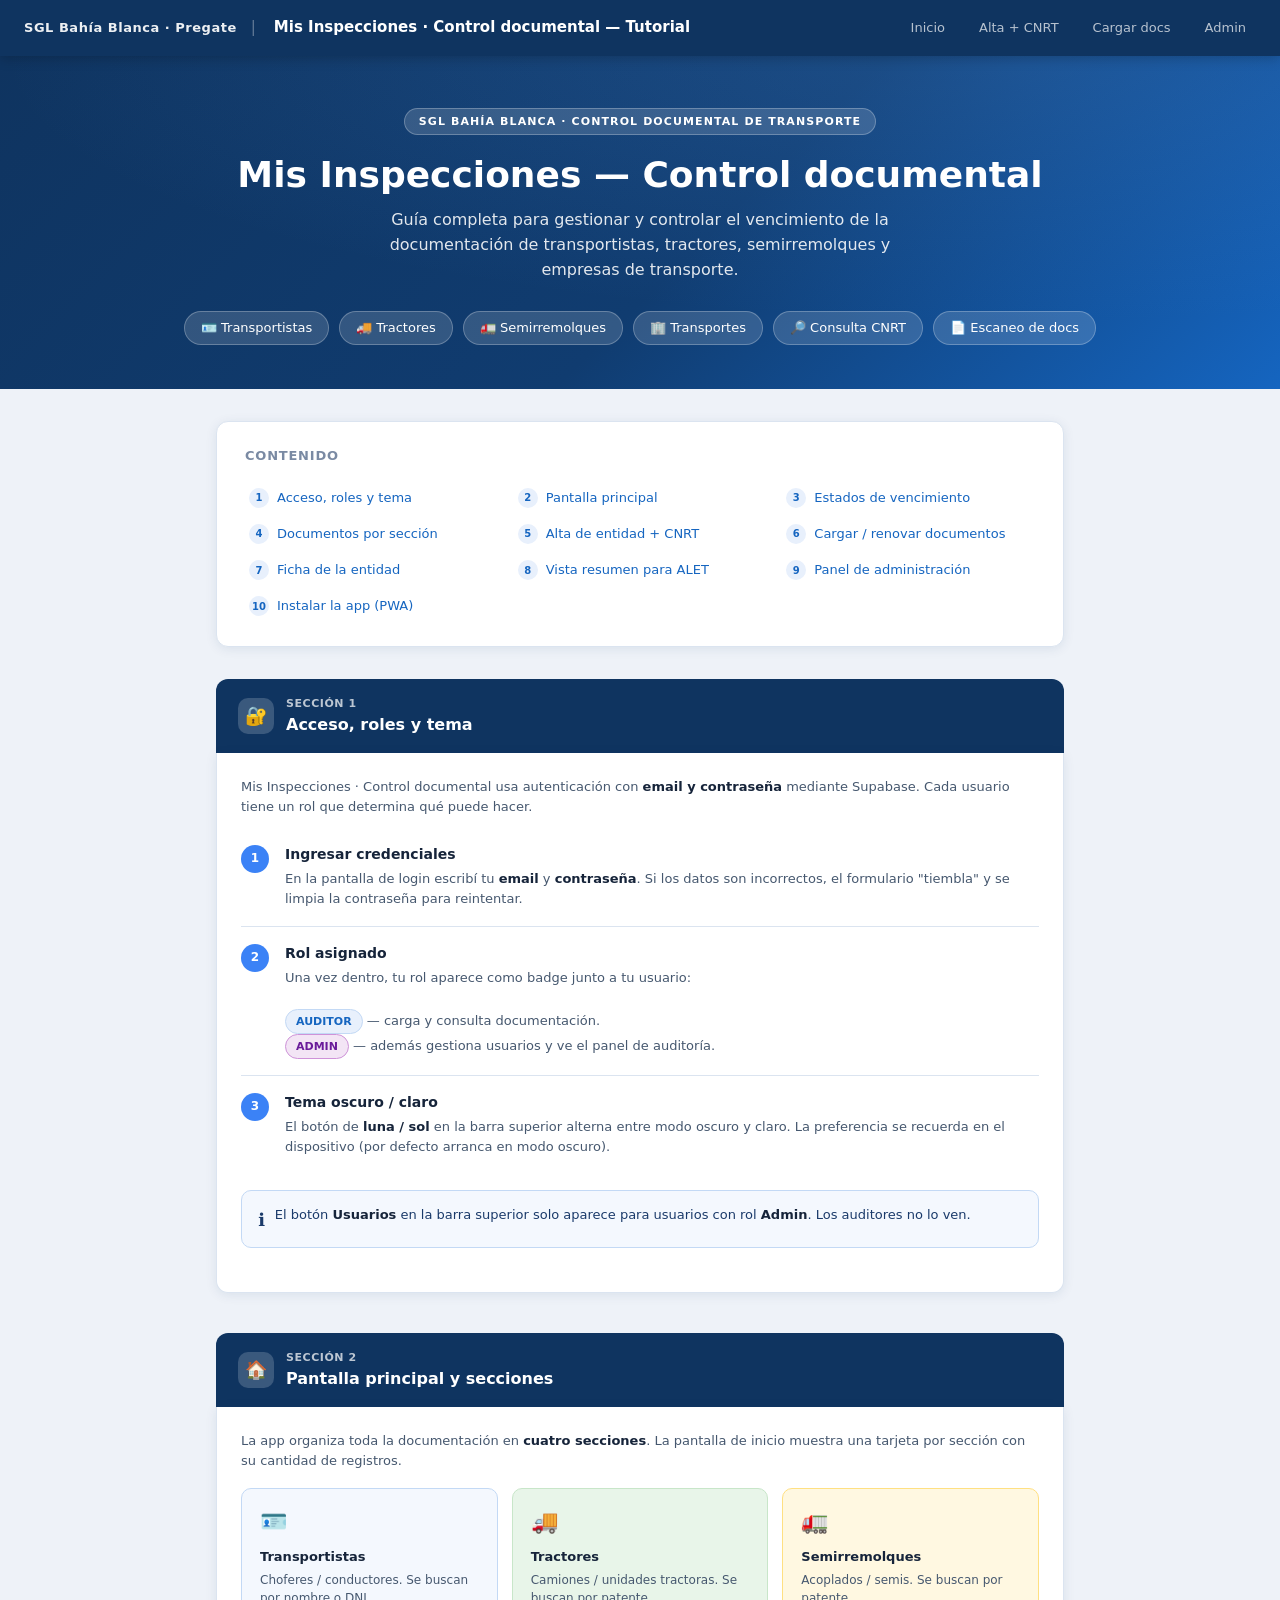
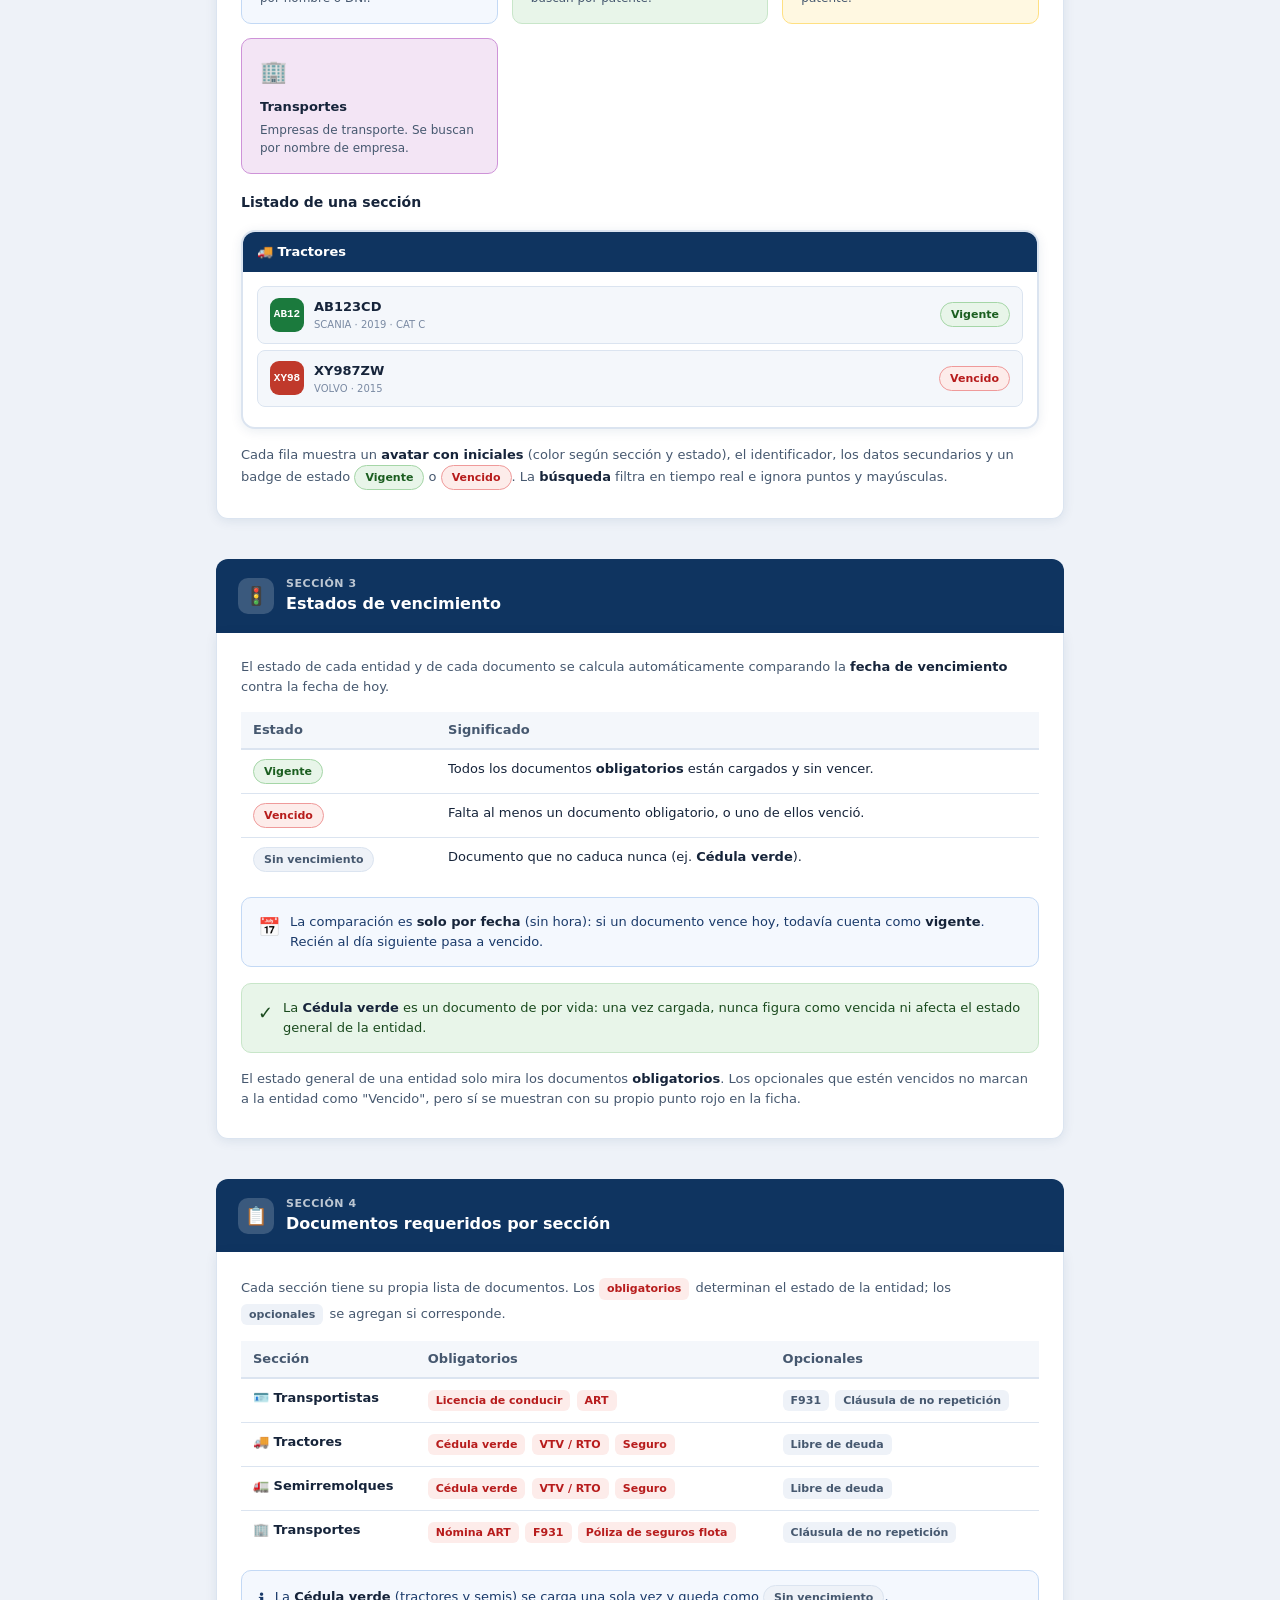
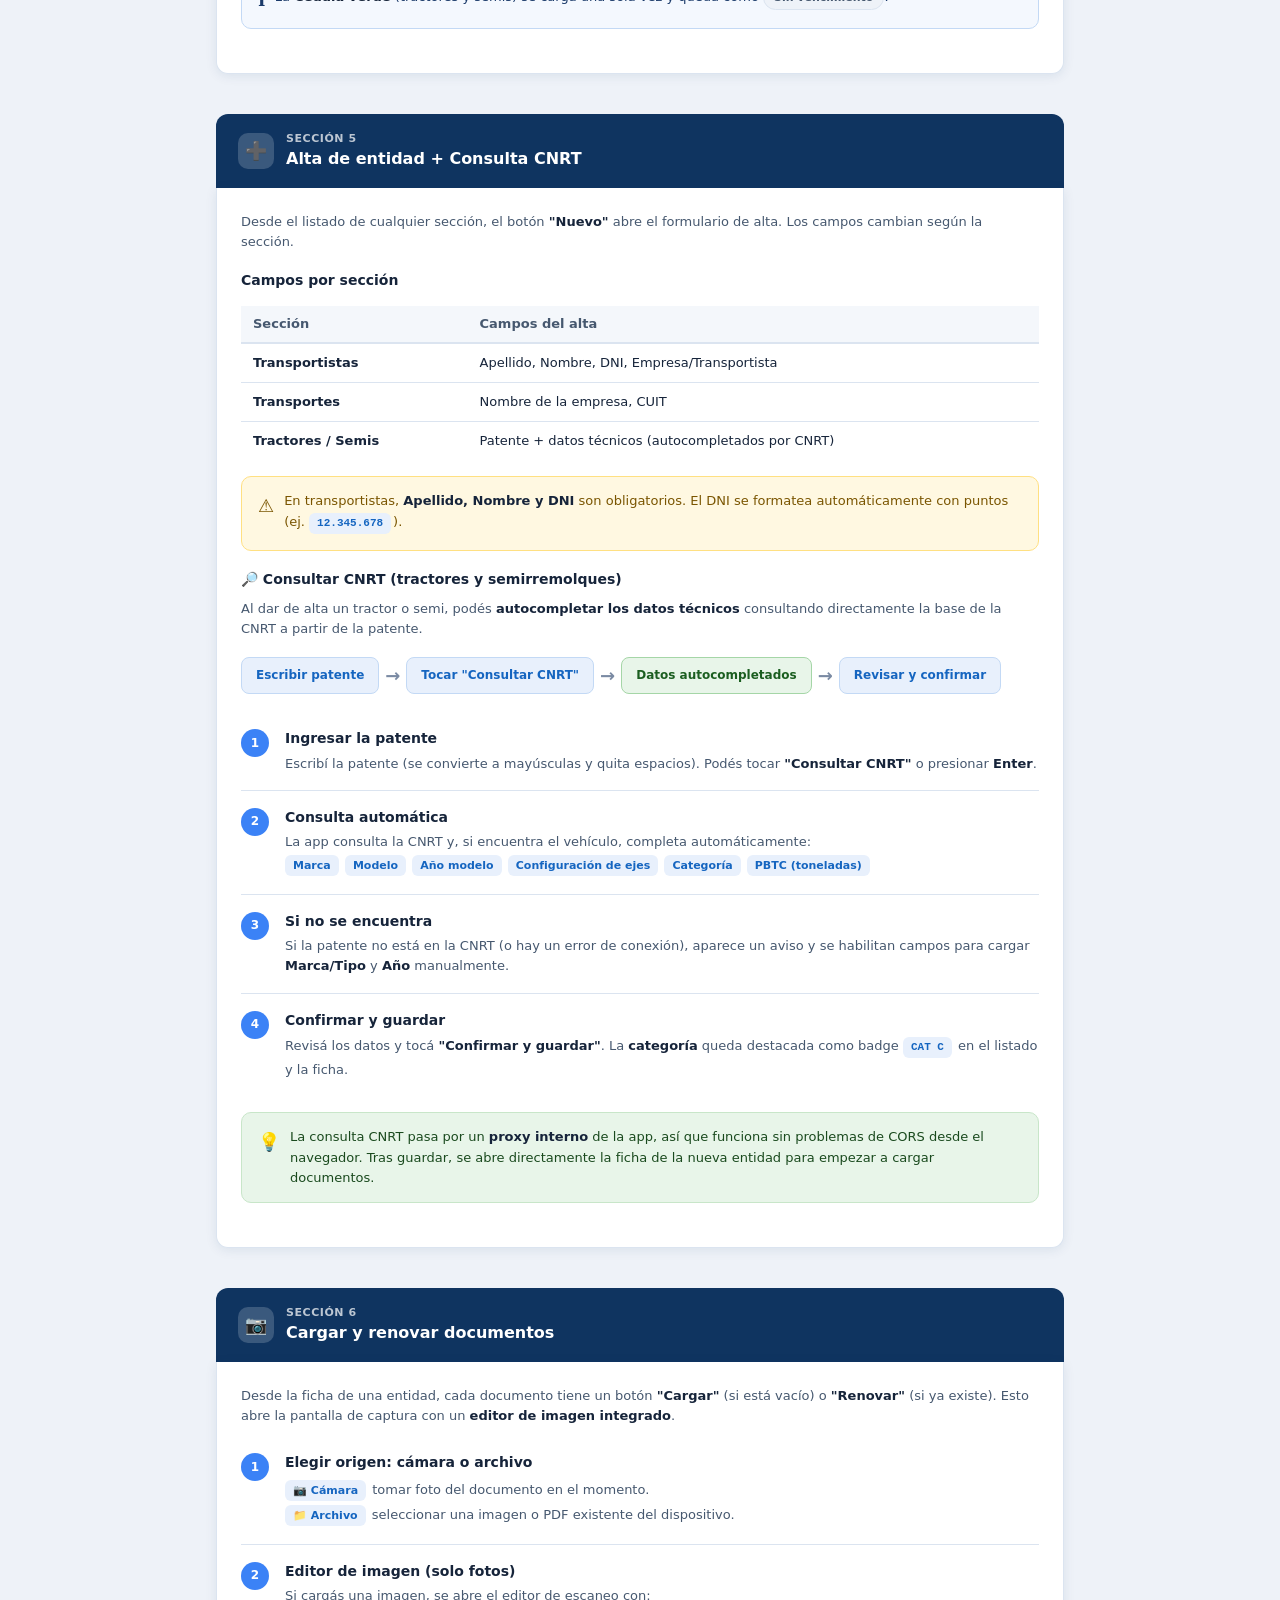
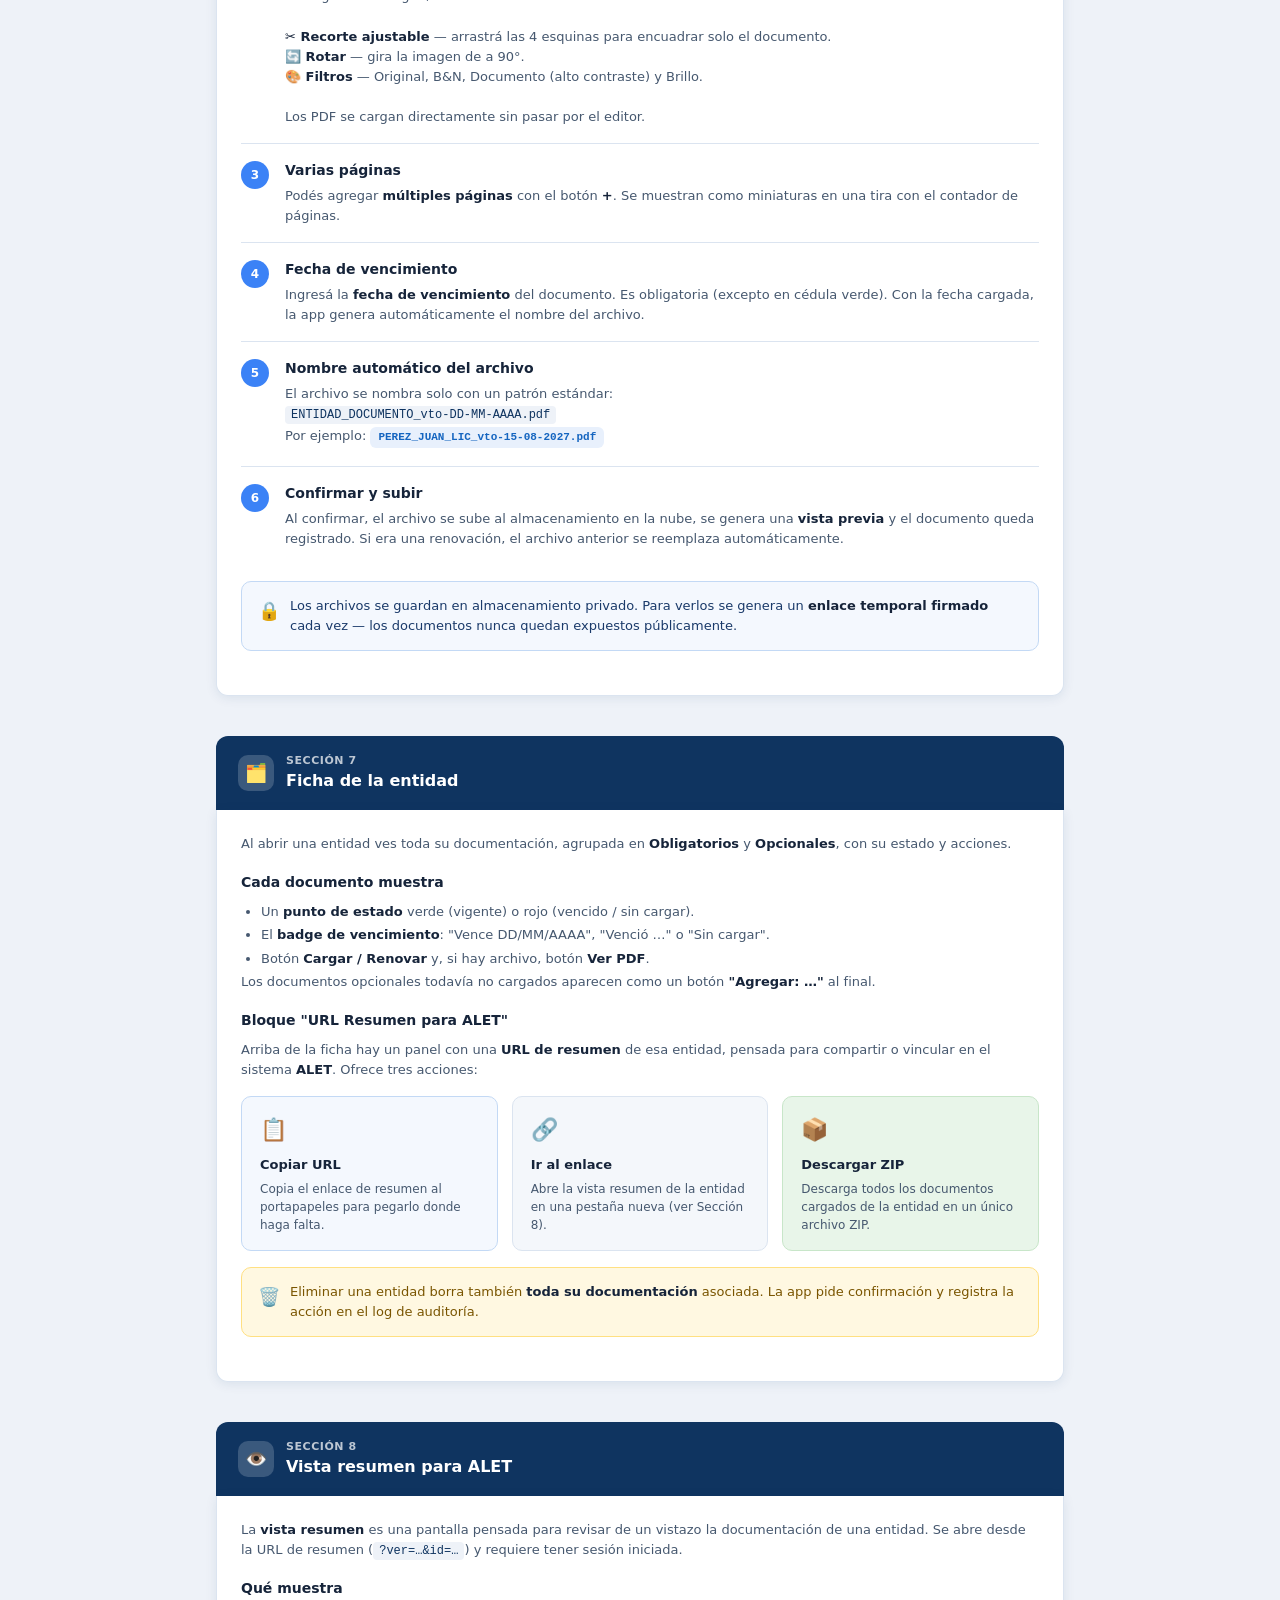
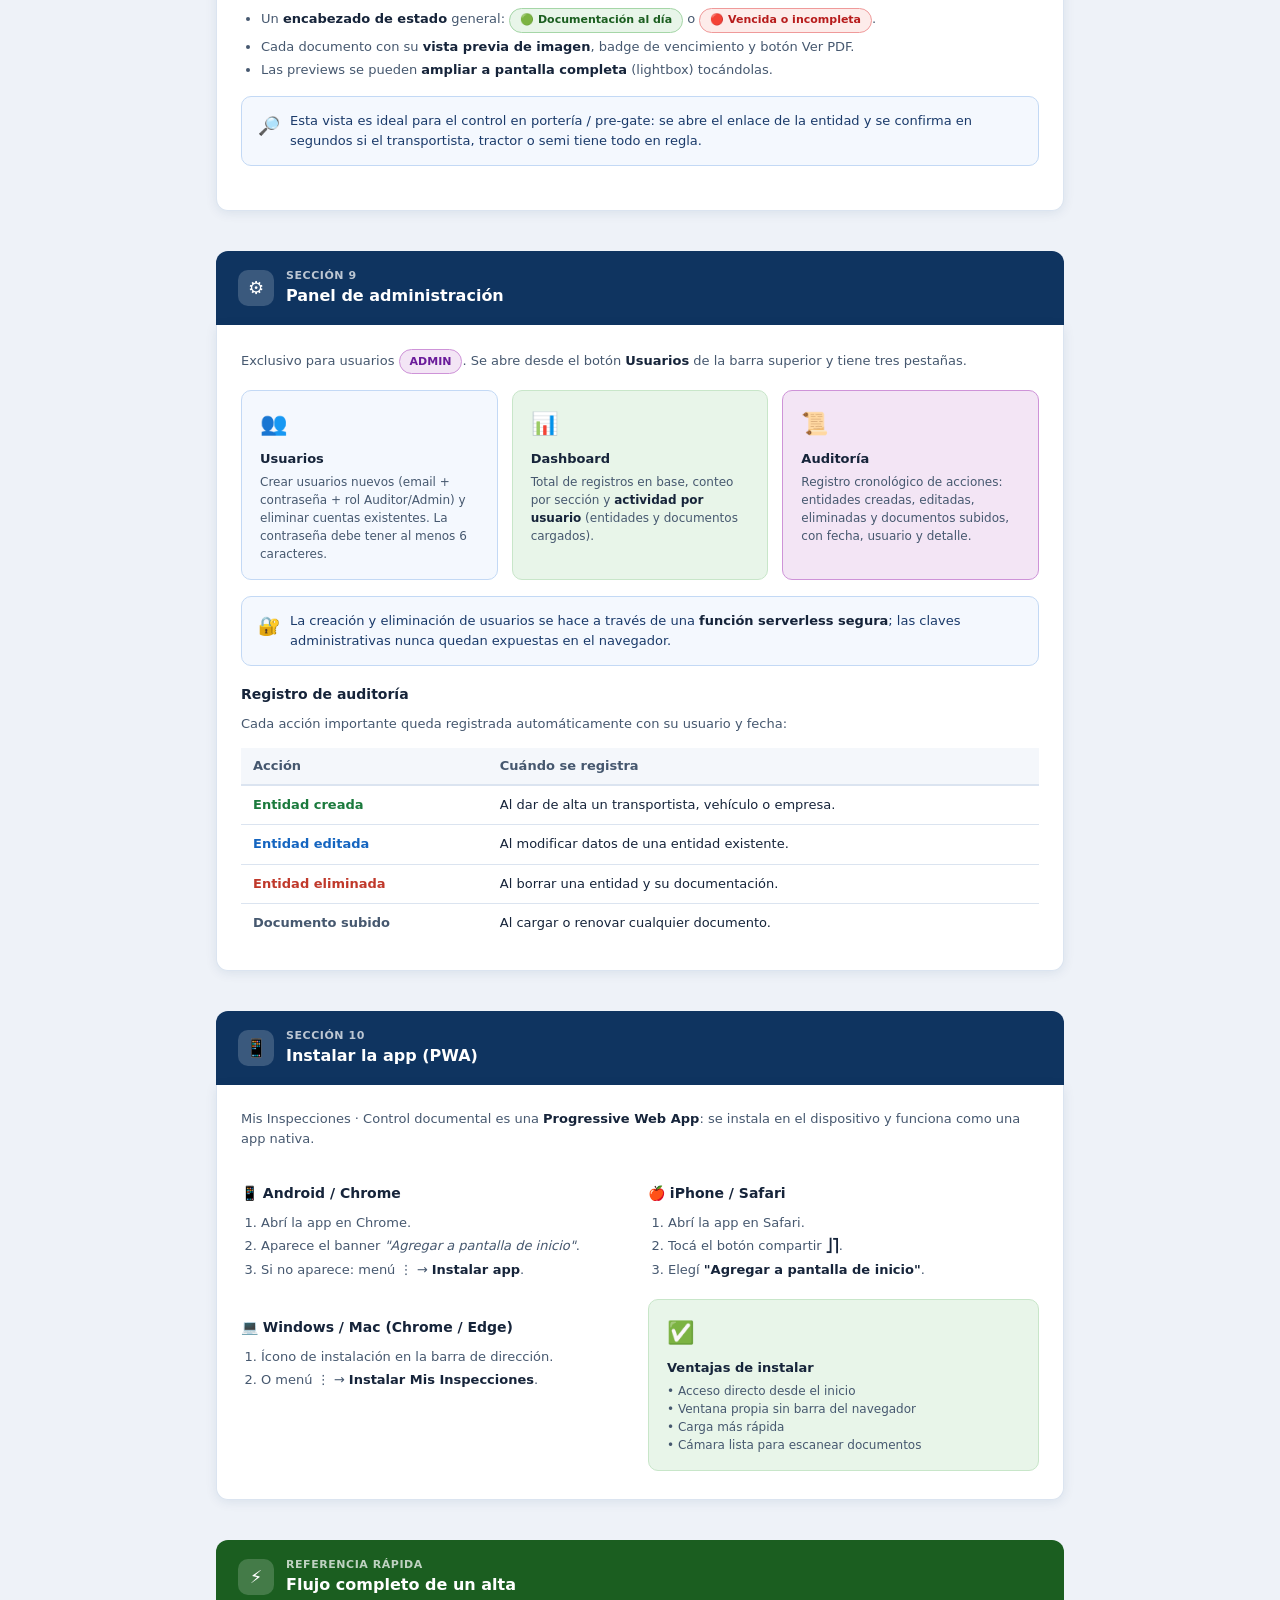
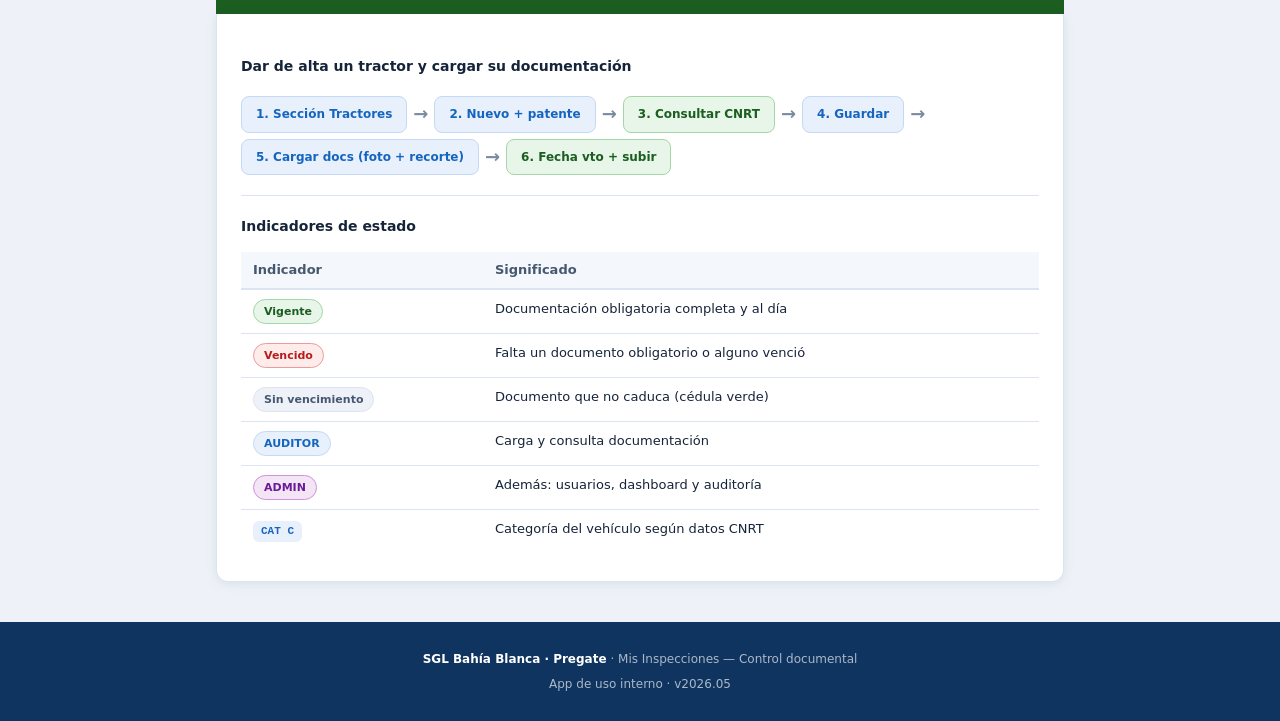
==== tutorial.html @ 8a605c8e "feat: estados de vencimiento, edicion de entidades/docs y fixes varios - Vencimiento 3 estados (vige" ====
<!DOCTYPE html>
<html lang="es">
<head>
<meta charset="UTF-8">
<meta name="viewport" content="width=device-width, initial-scale=1.0">
<title>Tutorial — Mis Inspecciones · Control documental · SGL</title>
<style>
  :root{
    --navy:#0f3460;
    --navy2:#103c70;
    --blue:#1565c0;
    --accent:#3b82f6;
    --accent-l:#e8f0fc;
    --accent-ll:#f4f8fe;
    --green:#1b7a3d;
    --green-l:#e8f5e9;
    --amber:#b07a00;
    --amber-l:#fff8e1;
    --red:#c0392b;
    --red-l:#fdecea;
    --purple:#6a1b9a;
    --purple-l:#f3e5f5;
    --gray-l:#f4f7fb;
    --border:#dbe4f0;
    --text:#16243a;
    --text2:#46586f;
    --text3:#7a8aa3;
    --card:#ffffff;
    --radius:12px;
    --shadow:0 2px 12px rgba(15,52,96,.09);
    --mono:'Consolas','Courier New',monospace;
    --ff:'Segoe UI',system-ui,sans-serif;
  }
  *,*::before,*::after{box-sizing:border-box;margin:0;padding:0;}
  html{scroll-behavior:smooth;}
  body{font-family:var(--ff);color:var(--text);background:#eef2f8;font-size:15px;line-height:1.55;}

  /* ── TOP NAV ── */
  .topnav{
    position:sticky;top:0;z-index:100;
    background:var(--navy);
    display:flex;align-items:center;gap:14px;
    padding:0 24px;height:56px;
    box-shadow:0 2px 12px rgba(0,0,0,.22);
  }
  .topnav-logo{font-size:13px;font-weight:700;color:#fff;letter-spacing:.04em;opacity:.92;}
  .topnav-title{font-size:15px;font-weight:600;color:#fff;margin-left:4px;}
  .topnav-sep{flex:1;}
  .topnav a{color:rgba(255,255,255,.7);text-decoration:none;font-size:13px;padding:4px 10px;border-radius:6px;transition:background .15s;}
  .topnav a:hover{background:rgba(255,255,255,.12);color:#fff;}

  /* ── HERO ── */
  .hero{
    background:radial-gradient(ellipse 80% 80% at 80% 0%, rgba(74,144,226,.22), transparent),
               linear-gradient(135deg,var(--navy) 0%,var(--navy2) 55%,var(--blue) 100%);
    color:#fff;padding:52px 24px 44px;text-align:center;
  }
  .hero-tag{display:inline-block;font-size:11px;font-weight:700;letter-spacing:.1em;text-transform:uppercase;
    background:rgba(255,255,255,.15);border:1px solid rgba(255,255,255,.25);border-radius:20px;padding:4px 14px;margin-bottom:18px;color:#fff;}
  .hero h1{font-size:clamp(24px,4vw,36px);font-weight:700;margin-bottom:12px;line-height:1.2;color:#fff;}
  .hero p{font-size:16px;opacity:.88;max-width:580px;margin:0 auto 28px;color:#fff;}
  .hero-pills{display:flex;flex-wrap:wrap;justify-content:center;gap:10px;}
  .pill{background:rgba(255,255,255,.15);border:1px solid rgba(255,255,255,.25);border-radius:20px;
    padding:6px 16px;font-size:13px;font-weight:500;color:#fff;}

  /* ── LAYOUT ── */
  .wrap{max-width:880px;margin:0 auto;padding:0 16px;}
  .toc-wrap{max-width:880px;margin:0 auto;padding:32px 16px 0;}

  /* ── TOC ── */
  .toc{background:var(--card);border-radius:var(--radius);border:1px solid var(--border);
    padding:24px 28px;box-shadow:var(--shadow);margin-bottom:32px;}
  .toc-title{font-size:13px;font-weight:700;color:var(--text3);text-transform:uppercase;letter-spacing:.06em;margin-bottom:16px;}
  .toc-grid{display:grid;grid-template-columns:repeat(auto-fill,minmax(250px,1fr));gap:4px 16px;}
  .toc a{display:flex;align-items:center;gap:8px;padding:6px 4px;color:var(--blue);text-decoration:none;
    font-size:13px;border-radius:6px;transition:background .12s;}
  .toc a:hover{background:var(--accent-ll);}
  .toc-num{width:20px;height:20px;border-radius:50%;background:var(--accent-l);color:var(--blue);
    font-size:10px;font-weight:700;display:inline-flex;align-items:center;justify-content:center;flex-shrink:0;}

  /* ── SECTIONS ── */
  .section{margin-bottom:40px;}
  .section-head{
    display:flex;align-items:center;gap:12px;
    background:var(--navy);color:#fff;
    border-radius:var(--radius) var(--radius) 0 0;
    padding:16px 22px;
  }
  .section-head .ico{
    width:36px;height:36px;border-radius:10px;
    background:rgba(255,255,255,.18);
    display:flex;align-items:center;justify-content:center;
    font-size:18px;flex-shrink:0;
  }
  .section-num{font-size:11px;font-weight:700;opacity:.72;text-transform:uppercase;letter-spacing:.05em;}
  .section-title{font-size:16px;font-weight:700;}
  .section-body{
    background:var(--card);border:1px solid var(--border);border-top:none;
    border-radius:0 0 var(--radius) var(--radius);
    padding:24px 24px 28px;box-shadow:var(--shadow);
  }

  /* ── STEPS ── */
  .steps{display:flex;flex-direction:column;gap:0;}
  .step{display:flex;gap:16px;padding:16px 0;border-bottom:1px solid var(--border);}
  .step:last-child{border-bottom:none;}
  .step-n{
    width:28px;height:28px;border-radius:50%;background:var(--accent);color:#fff;
    font-size:12px;font-weight:700;display:flex;align-items:center;justify-content:center;flex-shrink:0;
    margin-top:1px;
  }
  .step-body{flex:1;}
  .step-title{font-size:14px;font-weight:700;color:var(--text);margin-bottom:4px;}
  .step-desc{font-size:13px;color:var(--text2);line-height:1.55;}

  /* ── CARDS GRID ── */
  .cards{display:grid;grid-template-columns:repeat(auto-fill,minmax(240px,1fr));gap:14px;margin-top:16px;}
  .card{background:var(--gray-l);border:1px solid var(--border);border-radius:10px;padding:16px 18px;}
  .card-icon{font-size:22px;margin-bottom:8px;}
  .card-title{font-size:13px;font-weight:700;color:var(--text);margin-bottom:4px;}
  .card-desc{font-size:12px;color:var(--text2);line-height:1.5;}
  .card.blue{background:var(--accent-ll);border-color:#c3d9f5;}
  .card.green{background:var(--green-l);border-color:#c8e6c9;}
  .card.amber{background:var(--amber-l);border-color:#ffe082;}
  .card.purple{background:var(--purple-l);border-color:#ce93d8;}

  /* ── FLOW ── */
  .flow{display:flex;flex-wrap:wrap;align-items:center;gap:6px;margin:18px 0;}
  .flow-box{
    padding:8px 14px;border-radius:8px;font-size:12px;font-weight:600;
    background:var(--accent-l);color:var(--blue);border:1px solid #c3d9f5;
    text-align:center;min-width:90px;
  }
  .flow-box.cnrt{background:#e8f5e9;color:#1b5e20;border-color:#a5d6a7;}
  .flow-box.cloud{background:#f3e5f5;color:#6a1b9a;border-color:#ce93d8;}
  .flow-arrow{color:var(--text3);font-size:18px;font-weight:700;}

  /* ── BADGE ── */
  .badge{display:inline-flex;align-items:center;gap:5px;padding:3px 10px;border-radius:20px;
    font-size:11px;font-weight:700;white-space:nowrap;}
  .badge.ok{background:var(--green-l);color:#1b5e20;border:1px solid #a5d6a7;}
  .badge.bad{background:var(--red-l);color:#b71c1c;border:1px solid #ef9a9a;}
  .badge.auditor{background:var(--accent-l);color:var(--blue);border:1px solid #c3d9f5;}
  .badge.admin{background:var(--purple-l);color:#6a1b9a;border:1px solid #ce93d8;}
  .badge.never{background:#eef2f8;color:#46586f;border:1px solid var(--border);}

  /* ── TABLE ── */
  .tbl{width:100%;border-collapse:collapse;font-size:13px;margin-top:14px;}
  .tbl th{text-align:left;padding:8px 12px;background:var(--gray-l);font-weight:700;color:var(--text2);border-bottom:2px solid var(--border);}
  .tbl td{padding:9px 12px;border-bottom:1px solid var(--border);color:var(--text);vertical-align:top;}
  .tbl tr:last-child td{border-bottom:none;}
  .tbl tr:hover td{background:#fafcff;}

  /* ── CALLOUT ── */
  .callout{display:flex;gap:10px;padding:14px 16px;border-radius:10px;margin:16px 0;font-size:13px;line-height:1.55;}
  .callout.info{background:var(--accent-ll);border:1px solid #c3d9f5;color:#1a3a6a;}
  .callout.warn{background:var(--amber-l);border:1px solid #ffe082;color:#7a5500;}
  .callout.tip{background:var(--green-l);border:1px solid #c8e6c9;color:#1a4a1e;}
  .callout-icon{font-size:18px;flex-shrink:0;margin-top:1px;}
  .callout strong{font-weight:700;}

  /* ── CHIP ── */
  .chip{display:inline-block;background:var(--accent-l);color:var(--blue);border-radius:6px;
    padding:2px 8px;font-size:11px;font-weight:600;margin:2px 2px 2px 0;}
  .chip.mono{font-family:var(--mono);font-size:11px;}
  .chip.req{background:var(--red-l);color:#b71c1c;}
  .chip.opt{background:#eef2f8;color:var(--text2);}

  /* ── SPLIT ── */
  .split{display:grid;grid-template-columns:1fr 1fr;gap:16px;margin-top:16px;}
  @media(max-width:540px){.split{grid-template-columns:1fr;}}

  /* ── SCREEN MOCK ── */
  .screen-mock{
    border:2px solid var(--border);border-radius:14px;overflow:hidden;
    box-shadow:var(--shadow);background:var(--card);
    font-size:12px;margin:16px 0;
  }
  .screen-topbar{background:var(--navy);color:#fff;padding:10px 14px;font-size:13px;font-weight:600;
    display:flex;align-items:center;gap:8px;}
  .screen-body{padding:14px;}
  .mock-row{background:var(--gray-l);border:1px solid var(--border);border-radius:8px;padding:10px 12px;
    margin-bottom:6px;display:flex;align-items:center;gap:10px;}
  .mock-av{width:34px;height:34px;border-radius:9px;display:flex;align-items:center;justify-content:center;
    font-size:11px;font-weight:700;color:#fff;flex-shrink:0;font-family:var(--mono);}
  .mock-name{font-weight:600;flex:1;font-size:13px;}
  .mock-sub{font-size:10px;color:var(--text3);}

  /* ── MISC ── */
  h3{font-size:14px;font-weight:700;color:var(--text);margin:18px 0 8px;}
  ul,ol{padding-left:20px;}
  li{font-size:13px;color:var(--text2);margin-bottom:4px;line-height:1.5;}
  strong{color:var(--text);}
  p{font-size:13px;color:var(--text2);margin-bottom:10px;}
  p:last-child{margin-bottom:0;}
  code{background:#eef2f8;padding:2px 6px;border-radius:4px;font-family:var(--mono);font-size:12px;color:var(--navy);}
  hr{border:none;border-top:1px solid var(--border);margin:20px 0;}

  /* ── FOOTER ── */
  .footer{background:var(--navy);color:rgba(255,255,255,.65);text-align:center;padding:28px 16px;font-size:12px;margin-top:24px;}
  .footer strong{color:#fff;}

  @media(max-width:600px){
    .topnav a{display:none;}
    .section-body{padding:16px 16px 20px;}
    .toc-grid{grid-template-columns:1fr;}
    .cards{grid-template-columns:1fr;}
  }
</style>
</head>
<body>

<!-- TOP NAV -->
<nav class="topnav">
  <span class="topnav-logo">SGL Bahía Blanca · Pregate</span>
  <span style="color:rgba(255,255,255,.35);">|</span>
  <span class="topnav-title">Mis Inspecciones · Control documental — Tutorial</span>
  <span class="topnav-sep"></span>
  <a href="#s1">Inicio</a>
  <a href="#s5">Alta + CNRT</a>
  <a href="#s6">Cargar docs</a>
  <a href="#s9">Admin</a>
</nav>

<!-- HERO -->
<header class="hero">
  <div class="hero-tag">SGL Bahía Blanca · Control Documental de Transporte</div>
  <h1>Mis Inspecciones — Control documental</h1>
  <p>Guía completa para gestionar y controlar el vencimiento de la documentación de transportistas, tractores, semirremolques y empresas de transporte.</p>
  <div class="hero-pills">
    <span class="pill">🪪 Transportistas</span>
    <span class="pill">🚚 Tractores</span>
    <span class="pill">🚛 Semirremolques</span>
    <span class="pill">🏢 Transportes</span>
    <span class="pill">🔎 Consulta CNRT</span>
    <span class="pill">📄 Escaneo de docs</span>
  </div>
</header>

<!-- TOC -->
<div class="toc-wrap">
  <div class="toc">
    <div class="toc-title">Contenido</div>
    <div class="toc-grid">
      <a href="#s1"><span class="toc-num">1</span> Acceso, roles y tema</a>
      <a href="#s2"><span class="toc-num">2</span> Pantalla principal</a>
      <a href="#s3"><span class="toc-num">3</span> Estados de vencimiento</a>
      <a href="#s4"><span class="toc-num">4</span> Documentos por sección</a>
      <a href="#s5"><span class="toc-num">5</span> Alta de entidad + CNRT</a>
      <a href="#s6"><span class="toc-num">6</span> Cargar / renovar documentos</a>
      <a href="#s7"><span class="toc-num">7</span> Ficha de la entidad</a>
      <a href="#s8"><span class="toc-num">8</span> Vista resumen para ALET</a>
      <a href="#s9"><span class="toc-num">9</span> Panel de administración</a>
      <a href="#s10"><span class="toc-num">10</span> Instalar la app (PWA)</a>
    </div>
  </div>
</div>

<div class="wrap">

<!-- ════════ SECCIÓN 1 — LOGIN ════════ -->
<div class="section" id="s1">
  <div class="section-head">
    <div class="ico">🔐</div>
    <div>
      <div class="section-num">Sección 1</div>
      <div class="section-title">Acceso, roles y tema</div>
    </div>
  </div>
  <div class="section-body">
    <p>Mis Inspecciones · Control documental usa autenticación con <strong>email y contraseña</strong> mediante Supabase. Cada usuario tiene un rol que determina qué puede hacer.</p>

    <div class="steps">
      <div class="step">
        <div class="step-n">1</div>
        <div class="step-body">
          <div class="step-title">Ingresar credenciales</div>
          <div class="step-desc">En la pantalla de login escribí tu <strong>email</strong> y <strong>contraseña</strong>. Si los datos son incorrectos, el formulario "tiembla" y se limpia la contraseña para reintentar.</div>
        </div>
      </div>
      <div class="step">
        <div class="step-n">2</div>
        <div class="step-body">
          <div class="step-title">Rol asignado</div>
          <div class="step-desc">
            Una vez dentro, tu rol aparece como badge junto a tu usuario:<br><br>
            <span class="badge auditor">AUDITOR</span> — carga y consulta documentación.<br>
            <span class="badge admin">ADMIN</span> — además gestiona usuarios y ve el panel de auditoría.
          </div>
        </div>
      </div>
      <div class="step">
        <div class="step-n">3</div>
        <div class="step-body">
          <div class="step-title">Tema oscuro / claro</div>
          <div class="step-desc">El botón de <strong>luna / sol</strong> en la barra superior alterna entre modo oscuro y claro. La preferencia se recuerda en el dispositivo (por defecto arranca en modo oscuro).</div>
        </div>
      </div>
    </div>

    <div class="callout info">
      <span class="callout-icon">ℹ️</span>
      <div>El botón <strong>Usuarios</strong> en la barra superior solo aparece para usuarios con rol <strong>Admin</strong>. Los auditores no lo ven.</div>
    </div>
  </div>
</div>

<!-- ════════ SECCIÓN 2 — HOME ════════ -->
<div class="section" id="s2">
  <div class="section-head">
    <div class="ico">🏠</div>
    <div>
      <div class="section-num">Sección 2</div>
      <div class="section-title">Pantalla principal y secciones</div>
    </div>
  </div>
  <div class="section-body">
    <p>La app organiza toda la documentación en <strong>cuatro secciones</strong>. La pantalla de inicio muestra una tarjeta por sección con su cantidad de registros.</p>

    <div class="cards">
      <div class="card blue">
        <div class="card-icon">🪪</div>
        <div class="card-title">Transportistas</div>
        <div class="card-desc">Choferes / conductores. Se buscan por nombre o DNI.</div>
      </div>
      <div class="card green">
        <div class="card-icon">🚚</div>
        <div class="card-title">Tractores</div>
        <div class="card-desc">Camiones / unidades tractoras. Se buscan por patente.</div>
      </div>
      <div class="card amber">
        <div class="card-icon">🚛</div>
        <div class="card-title">Semirremolques</div>
        <div class="card-desc">Acoplados / semis. Se buscan por patente.</div>
      </div>
      <div class="card purple">
        <div class="card-icon">🏢</div>
        <div class="card-title">Transportes</div>
        <div class="card-desc">Empresas de transporte. Se buscan por nombre de empresa.</div>
      </div>
    </div>

    <h3>Listado de una sección</h3>
    <div class="screen-mock">
      <div class="screen-topbar">🚚 Tractores</div>
      <div class="screen-body">
        <div class="mock-row">
          <div class="mock-av" style="background:#1b7a3d;">AB12</div>
          <div style="flex:1;"><div class="mock-name">AB123CD</div><div class="mock-sub">SCANIA · 2019 · CAT C</div></div>
          <span class="badge ok">Vigente</span>
        </div>
        <div class="mock-row">
          <div class="mock-av" style="background:#c0392b;">XY98</div>
          <div style="flex:1;"><div class="mock-name">XY987ZW</div><div class="mock-sub">VOLVO · 2015</div></div>
          <span class="badge bad">Vencido</span>
        </div>
      </div>
    </div>

    <p>Cada fila muestra un <strong>avatar con iniciales</strong> (color según sección y estado), el identificador, los datos secundarios y un badge de estado <span class="badge ok">Vigente</span> o <span class="badge bad">Vencido</span>. La <strong>búsqueda</strong> filtra en tiempo real e ignora puntos y mayúsculas.</p>
  </div>
</div>

<!-- ════════ SECCIÓN 3 — ESTADOS ════════ -->
<div class="section" id="s3">
  <div class="section-head">
    <div class="ico">🚦</div>
    <div>
      <div class="section-num">Sección 3</div>
      <div class="section-title">Estados de vencimiento</div>
    </div>
  </div>
  <div class="section-body">
    <p>El estado de cada entidad y de cada documento se calcula automáticamente comparando la <strong>fecha de vencimiento</strong> contra la fecha de hoy.</p>

    <table class="tbl">
      <thead><tr><th>Estado</th><th>Significado</th></tr></thead>
      <tbody>
        <tr><td><span class="badge ok">Vigente</span></td><td>Todos los documentos <strong>obligatorios</strong> están cargados y sin vencer.</td></tr>
        <tr><td><span class="badge bad">Vencido</span></td><td>Falta al menos un documento obligatorio, o uno de ellos venció.</td></tr>
        <tr><td><span class="badge never">Sin vencimiento</span></td><td>Documento que no caduca nunca (ej. <strong>Cédula verde</strong>).</td></tr>
      </tbody>
    </table>

    <div class="callout info">
      <span class="callout-icon">📅</span>
      <div>La comparación es <strong>solo por fecha</strong> (sin hora): si un documento vence hoy, todavía cuenta como <strong>vigente</strong>. Recién al día siguiente pasa a vencido.</div>
    </div>

    <div class="callout tip">
      <span class="callout-icon">✓</span>
      <div>La <strong>Cédula verde</strong> es un documento de por vida: una vez cargada, nunca figura como vencida ni afecta el estado general de la entidad.</div>
    </div>

    <p style="margin-top:14px;">El estado general de una entidad solo mira los documentos <strong>obligatorios</strong>. Los opcionales que estén vencidos no marcan a la entidad como "Vencido", pero sí se muestran con su propio punto rojo en la ficha.</p>
  </div>
</div>

<!-- ════════ SECCIÓN 4 — DOCS POR SECCIÓN ════════ -->
<div class="section" id="s4">
  <div class="section-head">
    <div class="ico">📋</div>
    <div>
      <div class="section-num">Sección 4</div>
      <div class="section-title">Documentos requeridos por sección</div>
    </div>
  </div>
  <div class="section-body">
    <p>Cada sección tiene su propia lista de documentos. Los <span class="chip req">obligatorios</span> determinan el estado de la entidad; los <span class="chip opt">opcionales</span> se agregan si corresponde.</p>

    <table class="tbl">
      <thead><tr><th>Sección</th><th>Obligatorios</th><th>Opcionales</th></tr></thead>
      <tbody>
        <tr>
          <td><strong>🪪 Transportistas</strong></td>
          <td><span class="chip req">Licencia de conducir</span> <span class="chip req">ART</span></td>
          <td><span class="chip opt">F931</span> <span class="chip opt">Cláusula de no repetición</span></td>
        </tr>
        <tr>
          <td><strong>🚚 Tractores</strong></td>
          <td><span class="chip req">Cédula verde</span> <span class="chip req">VTV / RTO</span> <span class="chip req">Seguro</span></td>
          <td><span class="chip opt">Libre de deuda</span></td>
        </tr>
        <tr>
          <td><strong>🚛 Semirremolques</strong></td>
          <td><span class="chip req">Cédula verde</span> <span class="chip req">VTV / RTO</span> <span class="chip req">Seguro</span></td>
          <td><span class="chip opt">Libre de deuda</span></td>
        </tr>
        <tr>
          <td><strong>🏢 Transportes</strong></td>
          <td><span class="chip req">Nómina ART</span> <span class="chip req">F931</span> <span class="chip req">Póliza de seguros flota</span></td>
          <td><span class="chip opt">Cláusula de no repetición</span></td>
        </tr>
      </tbody>
    </table>

    <div class="callout info">
      <span class="callout-icon">ℹ️</span>
      <div>La <strong>Cédula verde</strong> (tractores y semis) se carga una sola vez y queda como <span class="badge never">Sin vencimiento</span>.</div>
    </div>
  </div>
</div>

<!-- ════════ SECCIÓN 5 — ALTA + CNRT ════════ -->
<div class="section" id="s5">
  <div class="section-head">
    <div class="ico">➕</div>
    <div>
      <div class="section-num">Sección 5</div>
      <div class="section-title">Alta de entidad + Consulta CNRT</div>
    </div>
  </div>
  <div class="section-body">
    <p>Desde el listado de cualquier sección, el botón <strong>"Nuevo"</strong> abre el formulario de alta. Los campos cambian según la sección.</p>

    <h3>Campos por sección</h3>
    <table class="tbl">
      <thead><tr><th>Sección</th><th>Campos del alta</th></tr></thead>
      <tbody>
        <tr><td><strong>Transportistas</strong></td><td>Apellido, Nombre, DNI, Empresa/Transportista</td></tr>
        <tr><td><strong>Transportes</strong></td><td>Nombre de la empresa, CUIT</td></tr>
        <tr><td><strong>Tractores / Semis</strong></td><td>Patente + datos técnicos (autocompletados por CNRT)</td></tr>
      </tbody>
    </table>

    <div class="callout warn">
      <span class="callout-icon">⚠️</span>
      <div>En transportistas, <strong>Apellido, Nombre y DNI</strong> son obligatorios. El DNI se formatea automáticamente con puntos (ej. <span class="chip mono">12.345.678</span>).</div>
    </div>

    <h3>🔎 Consultar CNRT (tractores y semirremolques)</h3>
    <p>Al dar de alta un tractor o semi, podés <strong>autocompletar los datos técnicos</strong> consultando directamente la base de la CNRT a partir de la patente.</p>

    <div class="flow">
      <div class="flow-box">Escribir patente</div>
      <div class="flow-arrow">→</div>
      <div class="flow-box">Tocar "Consultar CNRT"</div>
      <div class="flow-arrow">→</div>
      <div class="flow-box cnrt">Datos autocompletados</div>
      <div class="flow-arrow">→</div>
      <div class="flow-box">Revisar y confirmar</div>
    </div>

    <div class="steps">
      <div class="step">
        <div class="step-n">1</div>
        <div class="step-body">
          <div class="step-title">Ingresar la patente</div>
          <div class="step-desc">Escribí la patente (se convierte a mayúsculas y quita espacios). Podés tocar <strong>"Consultar CNRT"</strong> o presionar <strong>Enter</strong>.</div>
        </div>
      </div>
      <div class="step">
        <div class="step-n">2</div>
        <div class="step-body">
          <div class="step-title">Consulta automática</div>
          <div class="step-desc">
            La app consulta la CNRT y, si encuentra el vehículo, completa automáticamente:<br>
            <span class="chip">Marca</span>
            <span class="chip">Modelo</span>
            <span class="chip">Año modelo</span>
            <span class="chip">Configuración de ejes</span>
            <span class="chip">Categoría</span>
            <span class="chip">PBTC (toneladas)</span>
          </div>
        </div>
      </div>
      <div class="step">
        <div class="step-n">3</div>
        <div class="step-body">
          <div class="step-title">Si no se encuentra</div>
          <div class="step-desc">Si la patente no está en la CNRT (o hay un error de conexión), aparece un aviso y se habilitan campos para cargar <strong>Marca/Tipo</strong> y <strong>Año</strong> manualmente.</div>
        </div>
      </div>
      <div class="step">
        <div class="step-n">4</div>
        <div class="step-body">
          <div class="step-title">Confirmar y guardar</div>
          <div class="step-desc">Revisá los datos y tocá <strong>"Confirmar y guardar"</strong>. La <strong>categoría</strong> queda destacada como badge <span class="chip mono">CAT C</span> en el listado y la ficha.</div>
        </div>
      </div>
    </div>

    <div class="callout tip">
      <span class="callout-icon">💡</span>
      <div>La consulta CNRT pasa por un <strong>proxy interno</strong> de la app, así que funciona sin problemas de CORS desde el navegador. Tras guardar, se abre directamente la ficha de la nueva entidad para empezar a cargar documentos.</div>
    </div>
  </div>
</div>

<!-- ════════ SECCIÓN 6 — CARGAR DOCS ════════ -->
<div class="section" id="s6">
  <div class="section-head">
    <div class="ico">📷</div>
    <div>
      <div class="section-num">Sección 6</div>
      <div class="section-title">Cargar y renovar documentos</div>
    </div>
  </div>
  <div class="section-body">
    <p>Desde la ficha de una entidad, cada documento tiene un botón <strong>"Cargar"</strong> (si está vacío) o <strong>"Renovar"</strong> (si ya existe). Esto abre la pantalla de captura con un <strong>editor de imagen integrado</strong>.</p>

    <div class="steps">
      <div class="step">
        <div class="step-n">1</div>
        <div class="step-body">
          <div class="step-title">Elegir origen: cámara o archivo</div>
          <div class="step-desc">
            <span class="chip">📷 Cámara</span> tomar foto del documento en el momento.<br>
            <span class="chip">📁 Archivo</span> seleccionar una imagen o PDF existente del dispositivo.
          </div>
        </div>
      </div>
      <div class="step">
        <div class="step-n">2</div>
        <div class="step-body">
          <div class="step-title">Editor de imagen (solo fotos)</div>
          <div class="step-desc">
            Si cargás una imagen, se abre el editor de escaneo con:<br><br>
            <strong>✂️ Recorte ajustable</strong> — arrastrá las 4 esquinas para encuadrar solo el documento.<br>
            <strong>🔄 Rotar</strong> — gira la imagen de a 90°.<br>
            <strong>🎨 Filtros</strong> — Original, B&N, Documento (alto contraste) y Brillo.<br><br>
            Los PDF se cargan directamente sin pasar por el editor.
          </div>
        </div>
      </div>
      <div class="step">
        <div class="step-n">3</div>
        <div class="step-body">
          <div class="step-title">Varias páginas</div>
          <div class="step-desc">Podés agregar <strong>múltiples páginas</strong> con el botón <strong>+</strong>. Se muestran como miniaturas en una tira con el contador de páginas.</div>
        </div>
      </div>
      <div class="step">
        <div class="step-n">4</div>
        <div class="step-body">
          <div class="step-title">Fecha de vencimiento</div>
          <div class="step-desc">Ingresá la <strong>fecha de vencimiento</strong> del documento. Es obligatoria (excepto en cédula verde). Con la fecha cargada, la app genera automáticamente el nombre del archivo.</div>
        </div>
      </div>
      <div class="step">
        <div class="step-n">5</div>
        <div class="step-body">
          <div class="step-title">Nombre automático del archivo</div>
          <div class="step-desc">
            El archivo se nombra solo con un patrón estándar:<br>
            <code>ENTIDAD_DOCUMENTO_vto-DD-MM-AAAA.pdf</code><br>
            Por ejemplo: <span class="chip mono">PEREZ_JUAN_LIC_vto-15-08-2027.pdf</span>
          </div>
        </div>
      </div>
      <div class="step">
        <div class="step-n">6</div>
        <div class="step-body">
          <div class="step-title">Confirmar y subir</div>
          <div class="step-desc">Al confirmar, el archivo se sube al almacenamiento en la nube, se genera una <strong>vista previa</strong> y el documento queda registrado. Si era una renovación, el archivo anterior se reemplaza automáticamente.</div>
        </div>
      </div>
    </div>

    <div class="callout info">
      <span class="callout-icon">🔒</span>
      <div>Los archivos se guardan en almacenamiento privado. Para verlos se genera un <strong>enlace temporal firmado</strong> cada vez — los documentos nunca quedan expuestos públicamente.</div>
    </div>
  </div>
</div>

<!-- ════════ SECCIÓN 7 — FICHA ════════ -->
<div class="section" id="s7">
  <div class="section-head">
    <div class="ico">🗂️</div>
    <div>
      <div class="section-num">Sección 7</div>
      <div class="section-title">Ficha de la entidad</div>
    </div>
  </div>
  <div class="section-body">
    <p>Al abrir una entidad ves toda su documentación, agrupada en <strong>Obligatorios</strong> y <strong>Opcionales</strong>, con su estado y acciones.</p>

    <h3>Cada documento muestra</h3>
    <ul>
      <li>Un <strong>punto de estado</strong> verde (vigente) o rojo (vencido / sin cargar).</li>
      <li>El <strong>badge de vencimiento</strong>: "Vence DD/MM/AAAA", "Venció …" o "Sin cargar".</li>
      <li>Botón <strong>Cargar / Renovar</strong> y, si hay archivo, botón <strong>Ver PDF</strong>.</li>
    </ul>
    <p>Los documentos opcionales todavía no cargados aparecen como un botón <strong>"Agregar: …"</strong> al final.</p>

    <h3>Bloque "URL Resumen para ALET"</h3>
    <p>Arriba de la ficha hay un panel con una <strong>URL de resumen</strong> de esa entidad, pensada para compartir o vincular en el sistema <strong>ALET</strong>. Ofrece tres acciones:</p>
    <div class="cards">
      <div class="card blue">
        <div class="card-icon">📋</div>
        <div class="card-title">Copiar URL</div>
        <div class="card-desc">Copia el enlace de resumen al portapapeles para pegarlo donde haga falta.</div>
      </div>
      <div class="card">
        <div class="card-icon">🔗</div>
        <div class="card-title">Ir al enlace</div>
        <div class="card-desc">Abre la vista resumen de la entidad en una pestaña nueva (ver Sección 8).</div>
      </div>
      <div class="card green">
        <div class="card-icon">📦</div>
        <div class="card-title">Descargar ZIP</div>
        <div class="card-desc">Descarga todos los documentos cargados de la entidad en un único archivo ZIP.</div>
      </div>
    </div>

    <div class="callout warn">
      <span class="callout-icon">🗑️</span>
      <div>Eliminar una entidad borra también <strong>toda su documentación</strong> asociada. La app pide confirmación y registra la acción en el log de auditoría.</div>
    </div>
  </div>
</div>

<!-- ════════ SECCIÓN 8 — VISTA RESUMEN ════════ -->
<div class="section" id="s8">
  <div class="section-head">
    <div class="ico">👁️</div>
    <div>
      <div class="section-num">Sección 8</div>
      <div class="section-title">Vista resumen para ALET</div>
    </div>
  </div>
  <div class="section-body">
    <p>La <strong>vista resumen</strong> es una pantalla pensada para revisar de un vistazo la documentación de una entidad. Se abre desde la URL de resumen (<code>?ver=…&id=…</code>) y requiere tener sesión iniciada.</p>

    <h3>Qué muestra</h3>
    <ul>
      <li>Un <strong>encabezado de estado</strong> general: <span class="badge ok">🟢 Documentación al día</span> o <span class="badge bad">🔴 Vencida o incompleta</span>.</li>
      <li>Cada documento con su <strong>vista previa de imagen</strong>, badge de vencimiento y botón Ver PDF.</li>
      <li>Las previews se pueden <strong>ampliar a pantalla completa</strong> (lightbox) tocándolas.</li>
    </ul>

    <div class="callout info">
      <span class="callout-icon">🔎</span>
      <div>Esta vista es ideal para el control en portería / pre-gate: se abre el enlace de la entidad y se confirma en segundos si el transportista, tractor o semi tiene todo en regla.</div>
    </div>
  </div>
</div>

<!-- ════════ SECCIÓN 9 — ADMIN ════════ -->
<div class="section" id="s9">
  <div class="section-head">
    <div class="ico">⚙️</div>
    <div>
      <div class="section-num">Sección 9</div>
      <div class="section-title">Panel de administración</div>
    </div>
  </div>
  <div class="section-body">
    <p>Exclusivo para usuarios <span class="badge admin">ADMIN</span>. Se abre desde el botón <strong>Usuarios</strong> de la barra superior y tiene tres pestañas.</p>

    <div class="cards">
      <div class="card blue">
        <div class="card-icon">👥</div>
        <div class="card-title">Usuarios</div>
        <div class="card-desc">Crear usuarios nuevos (email + contraseña + rol Auditor/Admin) y eliminar cuentas existentes. La contraseña debe tener al menos 6 caracteres.</div>
      </div>
      <div class="card green">
        <div class="card-icon">📊</div>
        <div class="card-title">Dashboard</div>
        <div class="card-desc">Total de registros en base, conteo por sección y <strong>actividad por usuario</strong> (entidades y documentos cargados).</div>
      </div>
      <div class="card purple">
        <div class="card-icon">📜</div>
        <div class="card-title">Auditoría</div>
        <div class="card-desc">Registro cronológico de acciones: entidades creadas, editadas, eliminadas y documentos subidos, con fecha, usuario y detalle.</div>
      </div>
    </div>

    <div class="callout info">
      <span class="callout-icon">🔐</span>
      <div>La creación y eliminación de usuarios se hace a través de una <strong>función serverless segura</strong>; las claves administrativas nunca quedan expuestas en el navegador.</div>
    </div>

    <h3>Registro de auditoría</h3>
    <p>Cada acción importante queda registrada automáticamente con su usuario y fecha:</p>
    <table class="tbl">
      <thead><tr><th>Acción</th><th>Cuándo se registra</th></tr></thead>
      <tbody>
        <tr><td><span style="color:var(--green);font-weight:700;">Entidad creada</span></td><td>Al dar de alta un transportista, vehículo o empresa.</td></tr>
        <tr><td><span style="color:var(--blue);font-weight:700;">Entidad editada</span></td><td>Al modificar datos de una entidad existente.</td></tr>
        <tr><td><span style="color:var(--red);font-weight:700;">Entidad eliminada</span></td><td>Al borrar una entidad y su documentación.</td></tr>
        <tr><td><span style="color:var(--text2);font-weight:700;">Documento subido</span></td><td>Al cargar o renovar cualquier documento.</td></tr>
      </tbody>
    </table>
  </div>
</div>

<!-- ════════ SECCIÓN 10 — PWA ════════ -->
<div class="section" id="s10">
  <div class="section-head">
    <div class="ico">📱</div>
    <div>
      <div class="section-num">Sección 10</div>
      <div class="section-title">Instalar la app (PWA)</div>
    </div>
  </div>
  <div class="section-body">
    <p>Mis Inspecciones · Control documental es una <strong>Progressive Web App</strong>: se instala en el dispositivo y funciona como una app nativa.</p>

    <div class="split">
      <div>
        <h3>📱 Android / Chrome</h3>
        <ol>
          <li>Abrí la app en Chrome.</li>
          <li>Aparece el banner <em>"Agregar a pantalla de inicio"</em>.</li>
          <li>Si no aparece: menú ⋮ → <strong>Instalar app</strong>.</li>
        </ol>
      </div>
      <div>
        <h3>🍎 iPhone / Safari</h3>
        <ol>
          <li>Abrí la app en Safari.</li>
          <li>Tocá el botón compartir <strong>⎦⎤</strong>.</li>
          <li>Elegí <strong>"Agregar a pantalla de inicio"</strong>.</li>
        </ol>
      </div>
    </div>

    <div class="split">
      <div>
        <h3>💻 Windows / Mac (Chrome / Edge)</h3>
        <ol>
          <li>Ícono de instalación en la barra de dirección.</li>
          <li>O menú ⋮ → <strong>Instalar Mis Inspecciones</strong>.</li>
        </ol>
      </div>
      <div class="card green" style="margin-top:0;">
        <div class="card-icon">✅</div>
        <div class="card-title">Ventajas de instalar</div>
        <div class="card-desc">
          • Acceso directo desde el inicio<br>
          • Ventana propia sin barra del navegador<br>
          • Carga más rápida<br>
          • Cámara lista para escanear documentos
        </div>
      </div>
    </div>
  </div>
</div>

<!-- ════════ REFERENCIA RÁPIDA ════════ -->
<div class="section">
  <div class="section-head" style="background:#1b5e20;">
    <div class="ico">⚡</div>
    <div>
      <div class="section-num">Referencia rápida</div>
      <div class="section-title">Flujo completo de un alta</div>
    </div>
  </div>
  <div class="section-body">
    <h3>Dar de alta un tractor y cargar su documentación</h3>
    <div class="flow">
      <div class="flow-box">1. Sección Tractores</div>
      <div class="flow-arrow">→</div>
      <div class="flow-box">2. Nuevo + patente</div>
      <div class="flow-arrow">→</div>
      <div class="flow-box cnrt">3. Consultar CNRT</div>
      <div class="flow-arrow">→</div>
      <div class="flow-box">4. Guardar</div>
      <div class="flow-arrow">→</div>
      <div class="flow-box">5. Cargar docs (foto + recorte)</div>
      <div class="flow-arrow">→</div>
      <div class="flow-box cnrt">6. Fecha vto + subir</div>
    </div>

    <hr>

    <h3>Indicadores de estado</h3>
    <table class="tbl">
      <thead><tr><th>Indicador</th><th>Significado</th></tr></thead>
      <tbody>
        <tr><td><span class="badge ok">Vigente</span></td><td>Documentación obligatoria completa y al día</td></tr>
        <tr><td><span class="badge bad">Vencido</span></td><td>Falta un documento obligatorio o alguno venció</td></tr>
        <tr><td><span class="badge never">Sin vencimiento</span></td><td>Documento que no caduca (cédula verde)</td></tr>
        <tr><td><span class="badge auditor">AUDITOR</span></td><td>Carga y consulta documentación</td></tr>
        <tr><td><span class="badge admin">ADMIN</span></td><td>Además: usuarios, dashboard y auditoría</td></tr>
        <tr><td><span class="chip mono">CAT C</span></td><td>Categoría del vehículo según datos CNRT</td></tr>
      </tbody>
    </table>
  </div>
</div>

</div><!-- /wrap -->

<footer class="footer">
  <div><strong>SGL Bahía Blanca · Pregate</strong> · Mis Inspecciones — Control documental</div>
  <div style="margin-top:6px;">App de uso interno · v2026.05</div>
</footer>

</body>
</html>
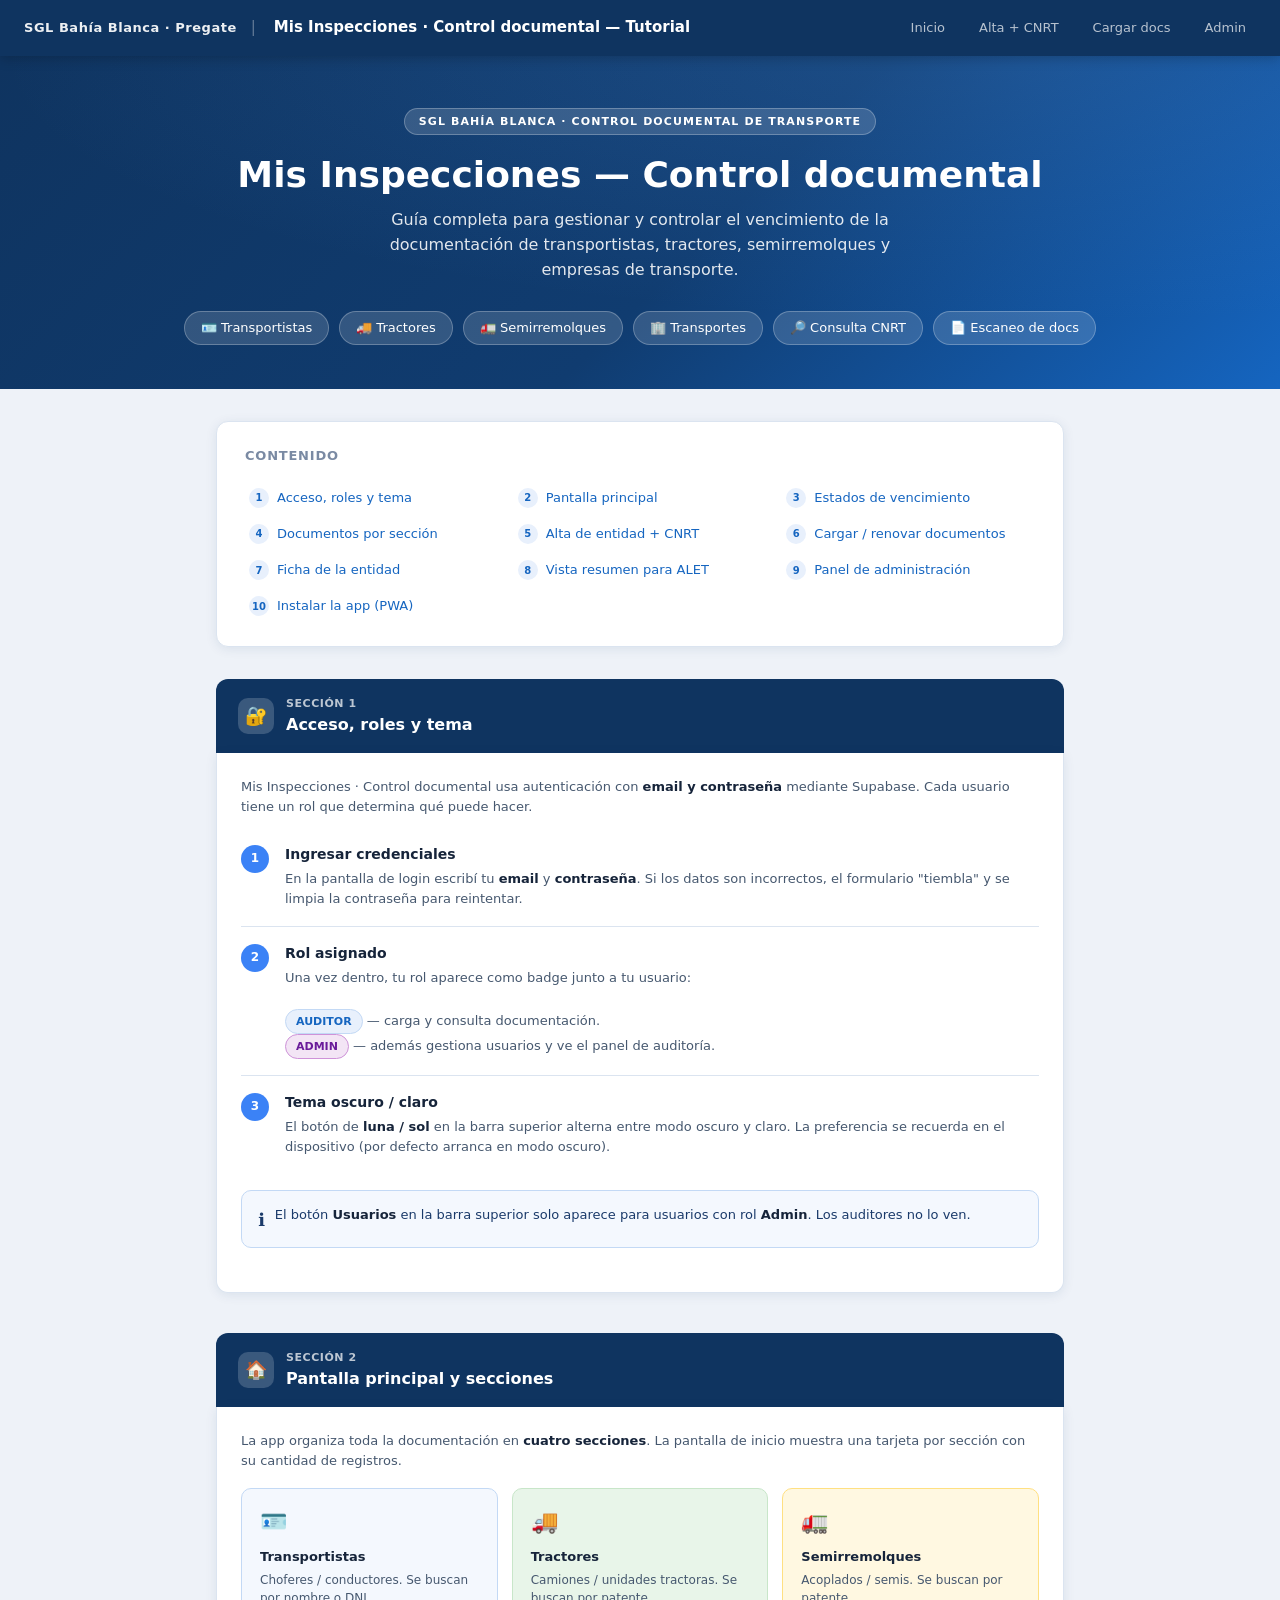
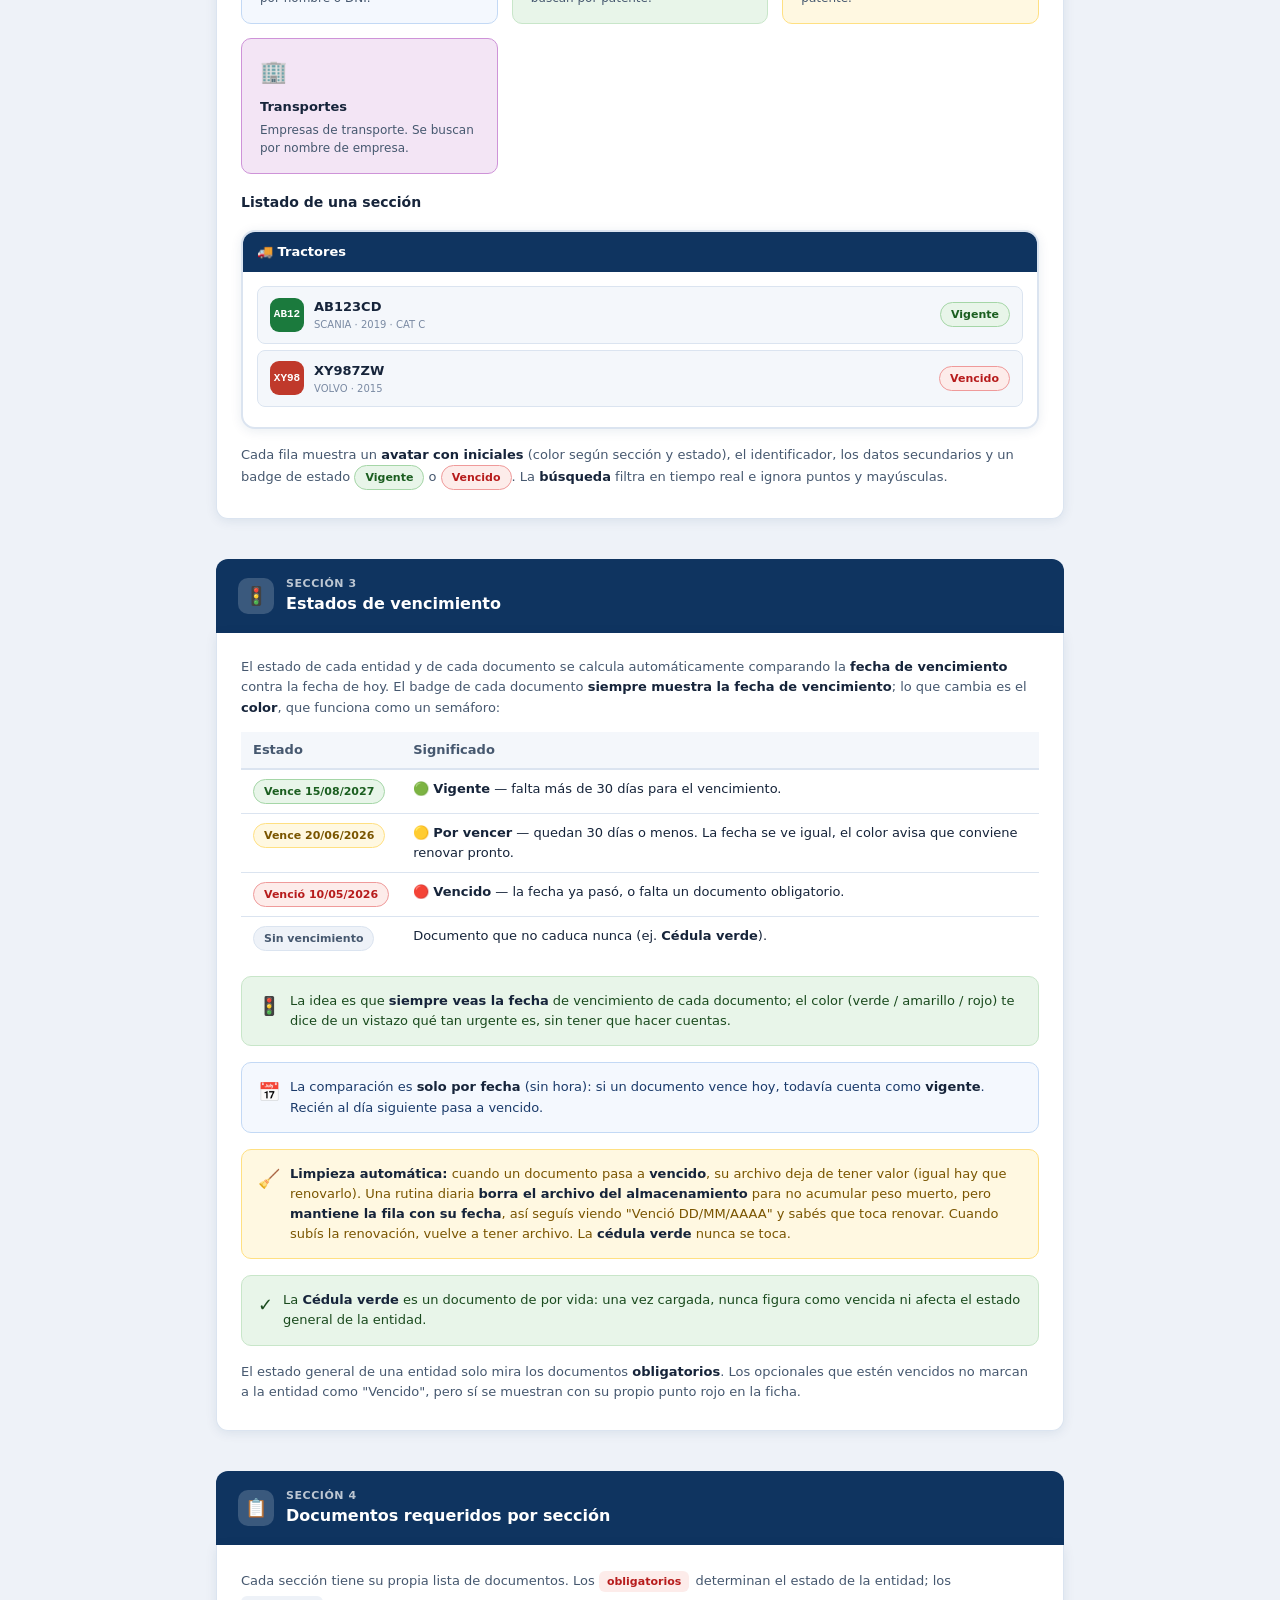
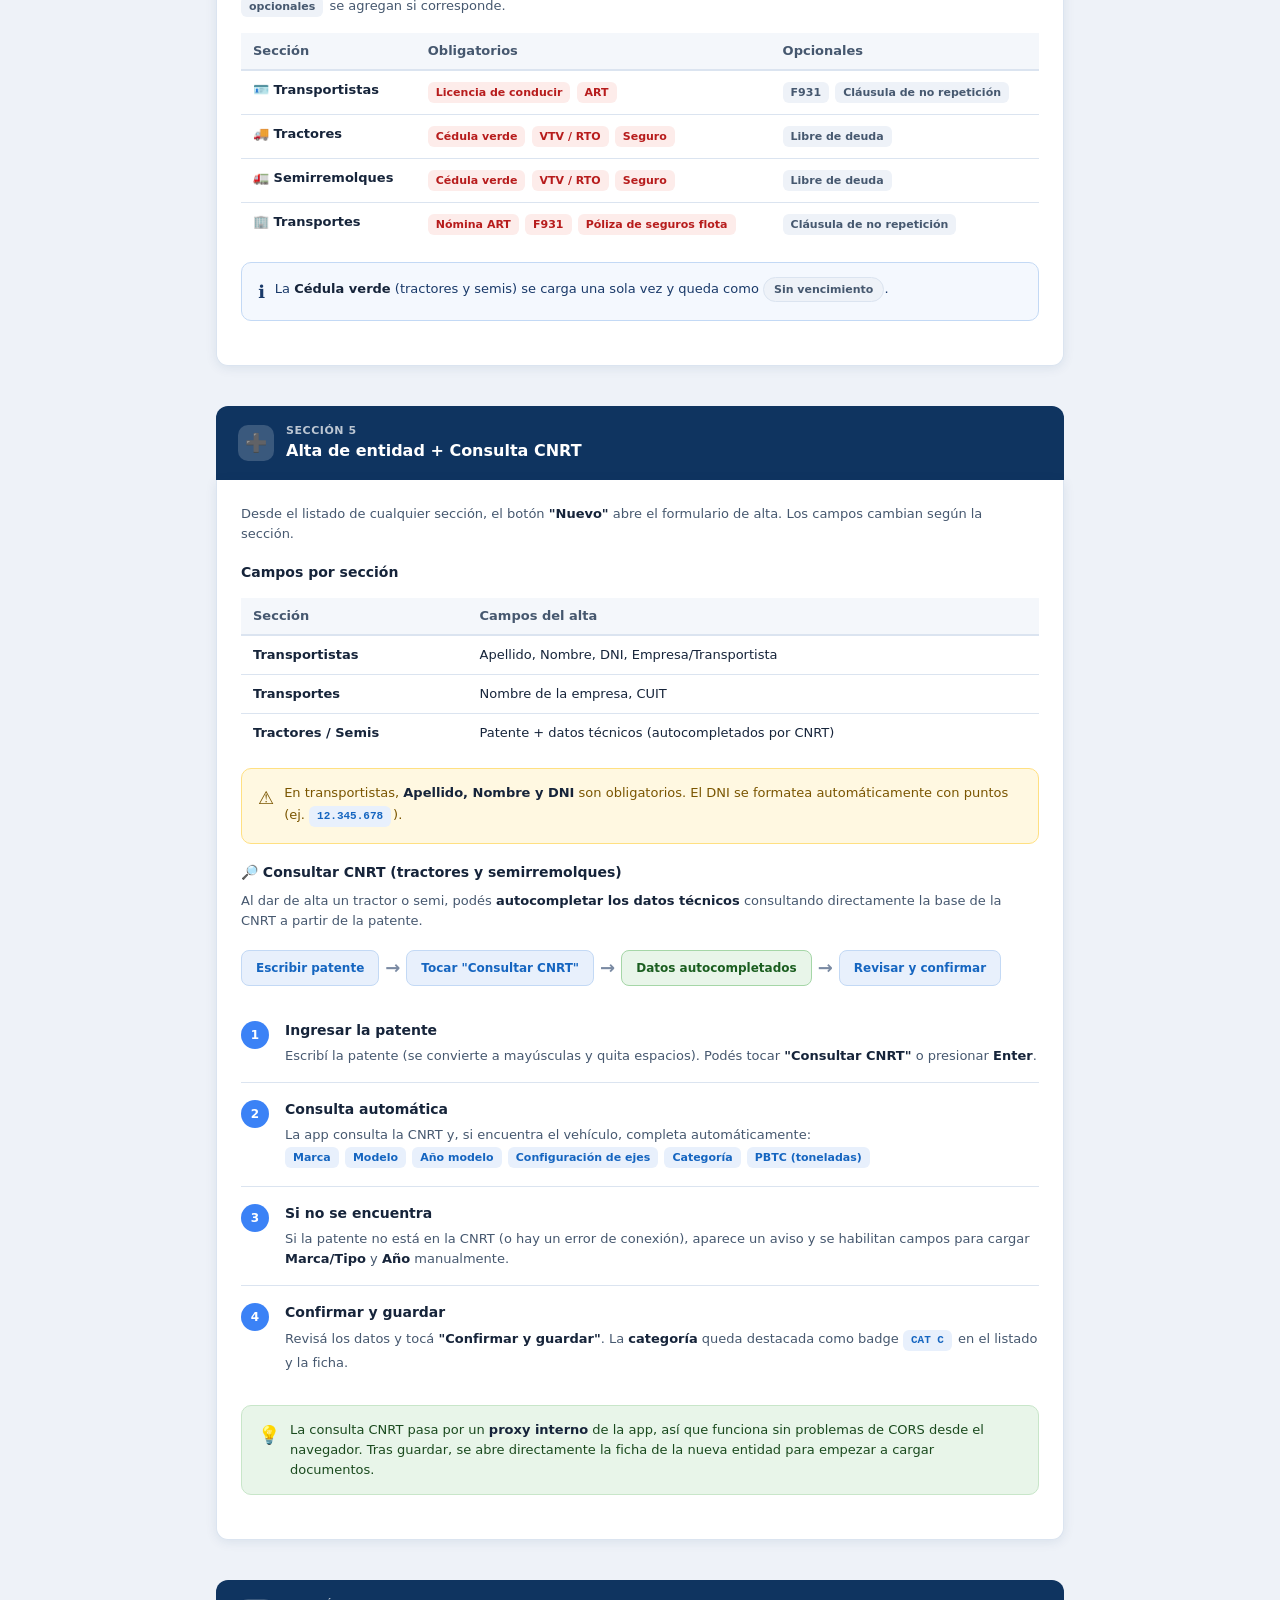
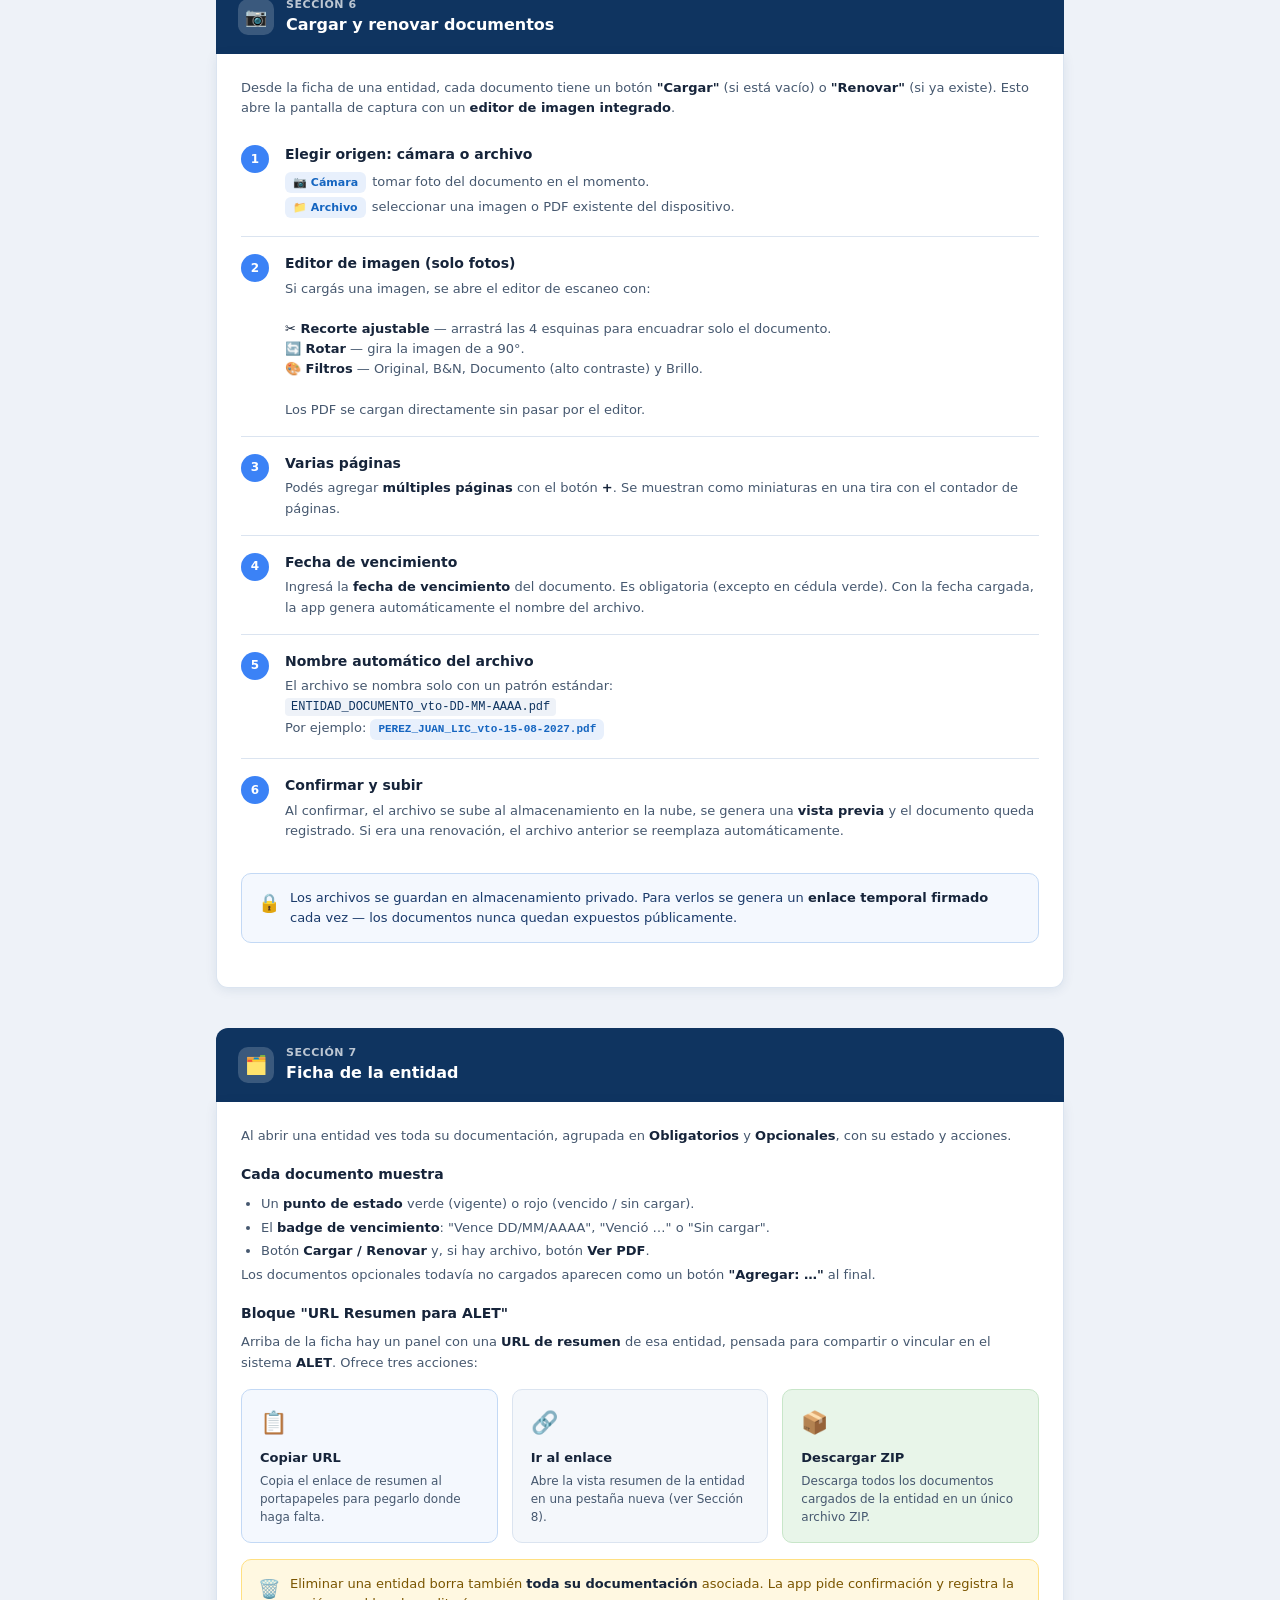
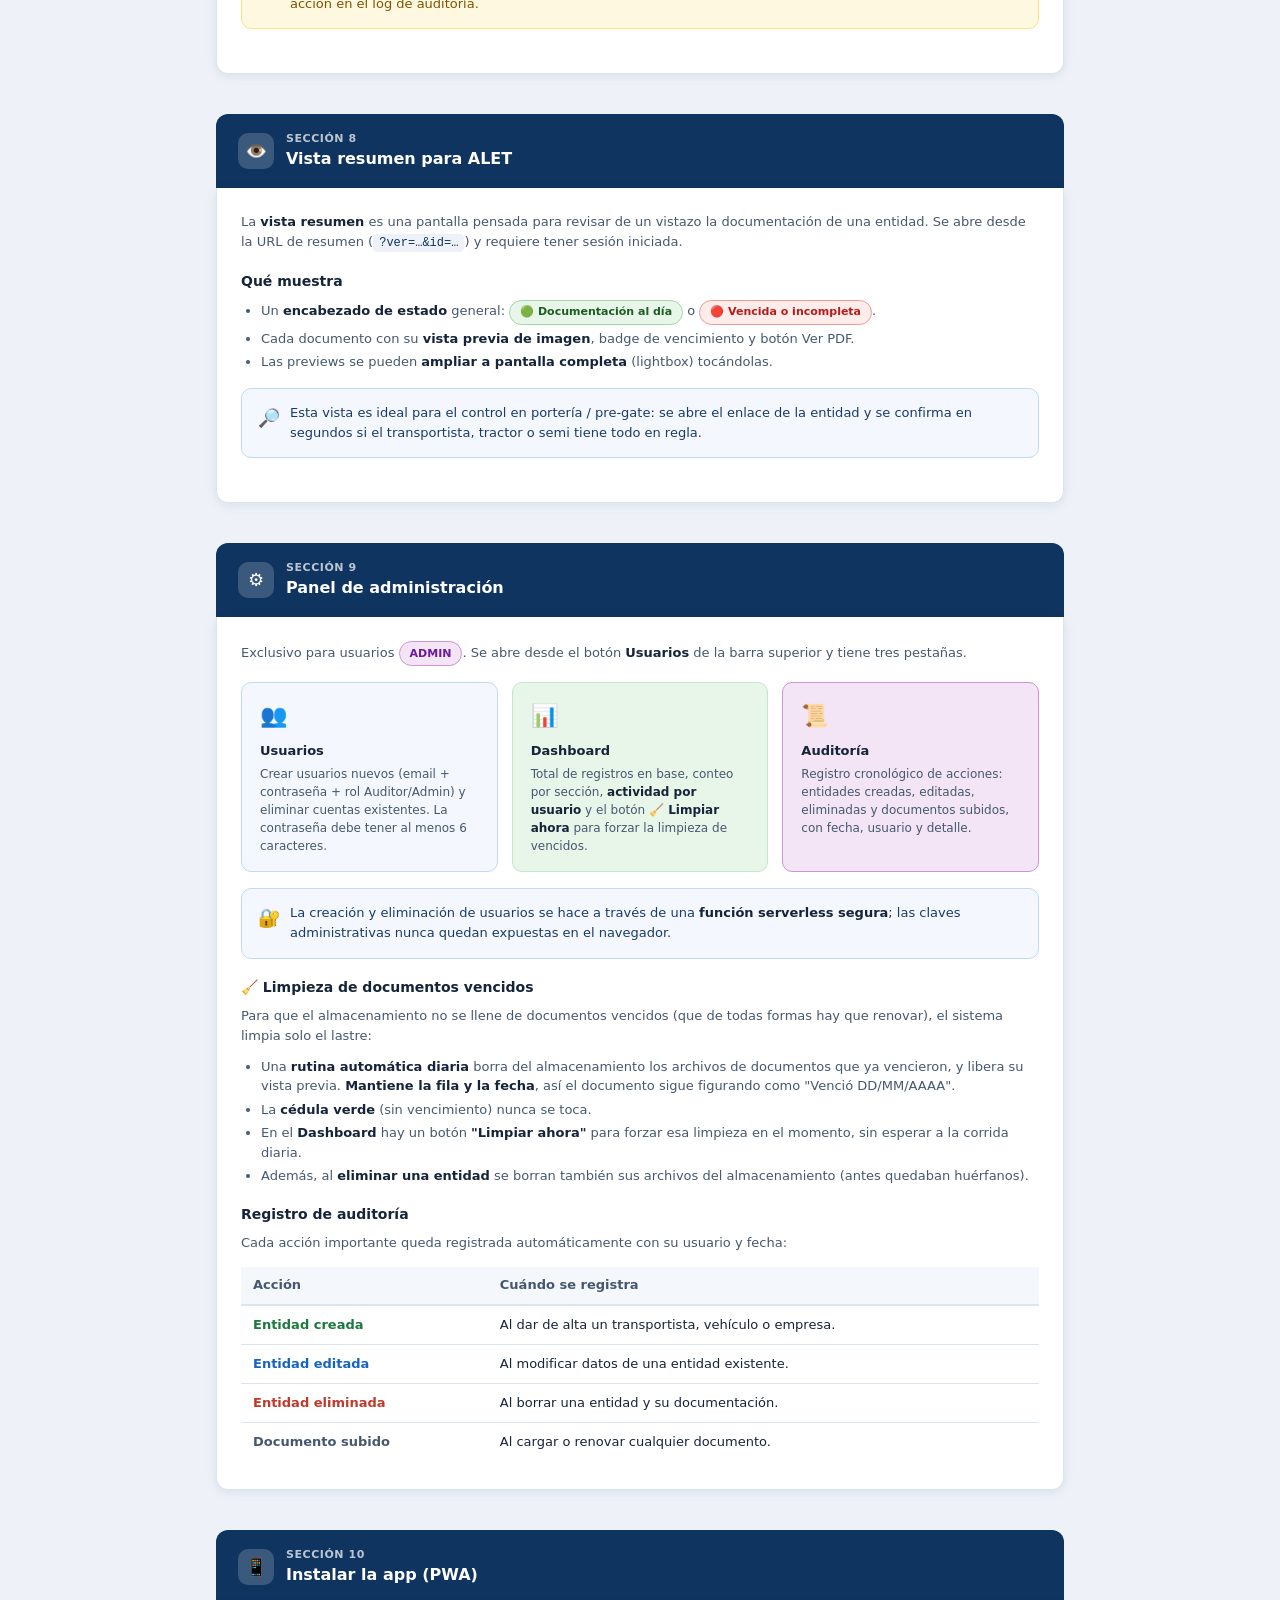
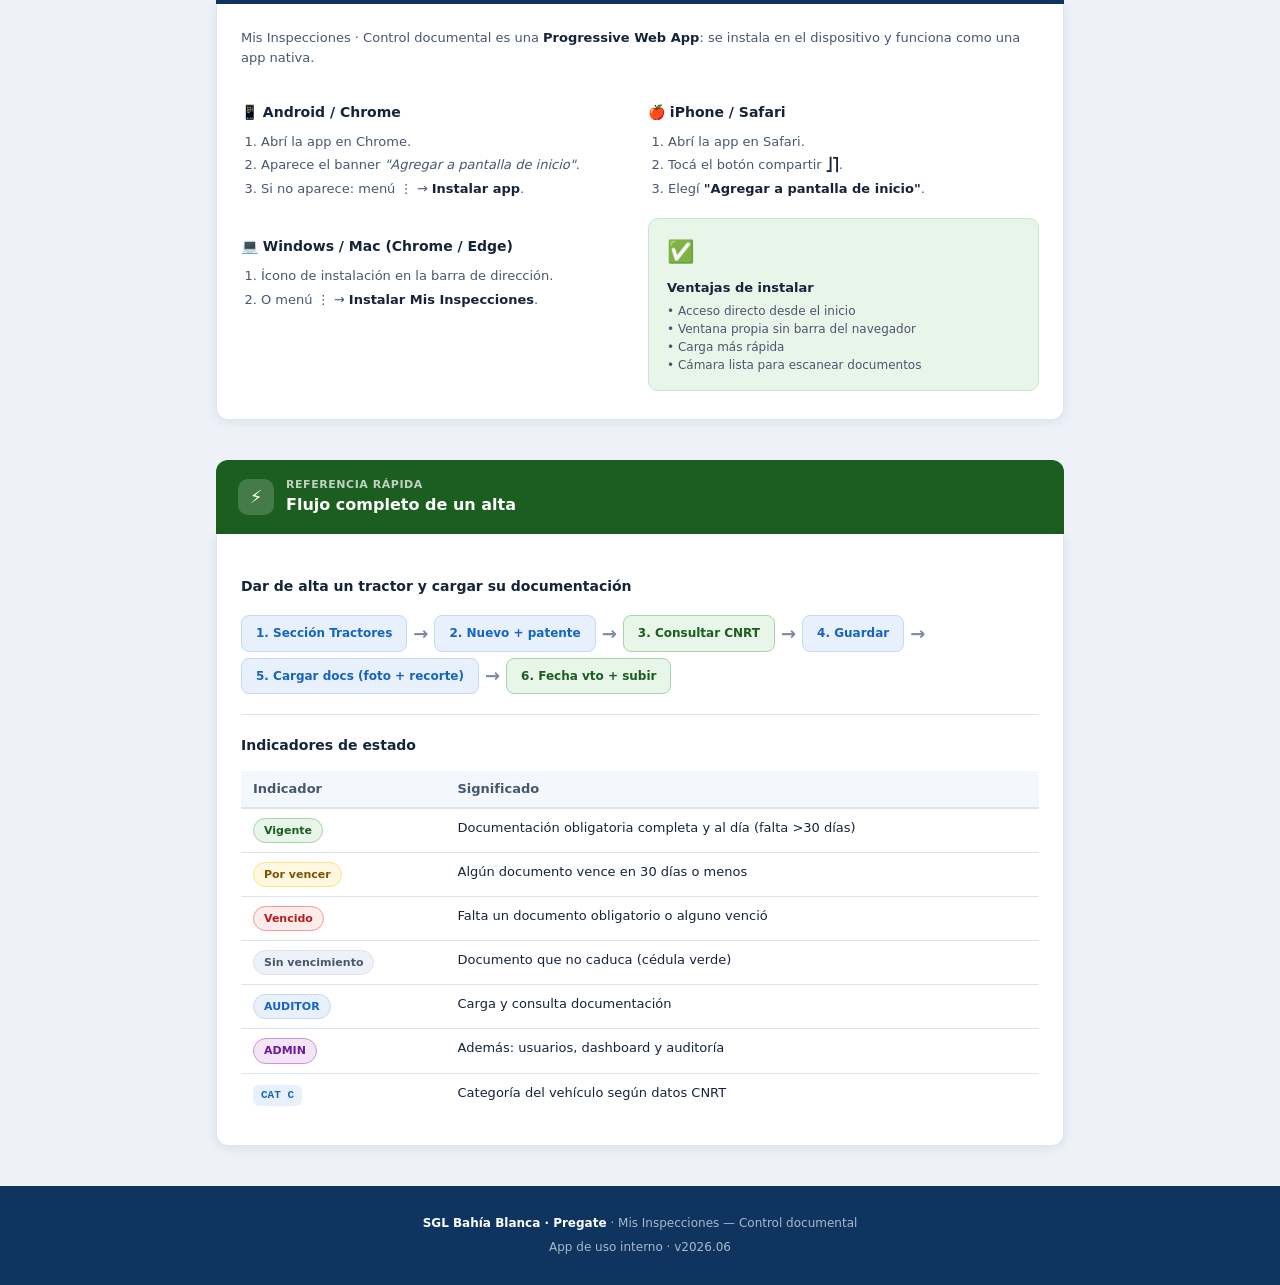
==== commit 97e0c1e3: "Tutorial: estado "Por vencer" (badge con fecha + color) y limpieza de vencidos - Seccion 3: 3 estado" ====
--- a/tutorial.html
+++ b/tutorial.html
@@ -139,6 +139,7 @@
   .badge{display:inline-flex;align-items:center;gap:5px;padding:3px 10px;border-radius:20px;
     font-size:11px;font-weight:700;white-space:nowrap;}
   .badge.ok{background:var(--green-l);color:#1b5e20;border:1px solid #a5d6a7;}
+  .badge.warn{background:var(--amber-l);color:#7a5500;border:1px solid #ffe082;}
   .badge.bad{background:var(--red-l);color:#b71c1c;border:1px solid #ef9a9a;}
   .badge.auditor{background:var(--accent-l);color:var(--blue);border:1px solid #c3d9f5;}
   .badge.admin{background:var(--purple-l);color:#6a1b9a;border:1px solid #ce93d8;}
@@ -371,20 +372,31 @@
     </div>
   </div>
   <div class="section-body">
-    <p>El estado de cada entidad y de cada documento se calcula automáticamente comparando la <strong>fecha de vencimiento</strong> contra la fecha de hoy.</p>
+    <p>El estado de cada entidad y de cada documento se calcula automáticamente comparando la <strong>fecha de vencimiento</strong> contra la fecha de hoy. El badge de cada documento <strong>siempre muestra la fecha de vencimiento</strong>; lo que cambia es el <strong>color</strong>, que funciona como un semáforo:</p>
 
     <table class="tbl">
       <thead><tr><th>Estado</th><th>Significado</th></tr></thead>
       <tbody>
-        <tr><td><span class="badge ok">Vigente</span></td><td>Todos los documentos <strong>obligatorios</strong> están cargados y sin vencer.</td></tr>
-        <tr><td><span class="badge bad">Vencido</span></td><td>Falta al menos un documento obligatorio, o uno de ellos venció.</td></tr>
+        <tr><td><span class="badge ok">Vence 15/08/2027</span></td><td>🟢 <strong>Vigente</strong> — falta más de 30 días para el vencimiento.</td></tr>
+        <tr><td><span class="badge warn">Vence 20/06/2026</span></td><td>🟡 <strong>Por vencer</strong> — quedan 30 días o menos. La fecha se ve igual, el color avisa que conviene renovar pronto.</td></tr>
+        <tr><td><span class="badge bad">Venció 10/05/2026</span></td><td>🔴 <strong>Vencido</strong> — la fecha ya pasó, o falta un documento obligatorio.</td></tr>
         <tr><td><span class="badge never">Sin vencimiento</span></td><td>Documento que no caduca nunca (ej. <strong>Cédula verde</strong>).</td></tr>
       </tbody>
     </table>
 
+    <div class="callout tip">
+      <span class="callout-icon">🚦</span>
+      <div>La idea es que <strong>siempre veas la fecha</strong> de vencimiento de cada documento; el color (verde / amarillo / rojo) te dice de un vistazo qué tan urgente es, sin tener que hacer cuentas.</div>
+    </div>
+
     <div class="callout info">
       <span class="callout-icon">📅</span>
       <div>La comparación es <strong>solo por fecha</strong> (sin hora): si un documento vence hoy, todavía cuenta como <strong>vigente</strong>. Recién al día siguiente pasa a vencido.</div>
+    </div>
+
+    <div class="callout warn">
+      <span class="callout-icon">🧹</span>
+      <div><strong>Limpieza automática:</strong> cuando un documento pasa a <strong>vencido</strong>, su archivo deja de tener valor (igual hay que renovarlo). Una rutina diaria <strong>borra el archivo del almacenamiento</strong> para no acumular peso muerto, pero <strong>mantiene la fila con su fecha</strong>, así seguís viendo "Venció DD/MM/AAAA" y sabés que toca renovar. Cuando subís la renovación, vuelve a tener archivo. La <strong>cédula verde</strong> nunca se toca.</div>
     </div>
 
     <div class="callout tip">
@@ -698,7 +710,7 @@
       <div class="card green">
         <div class="card-icon">📊</div>
         <div class="card-title">Dashboard</div>
-        <div class="card-desc">Total de registros en base, conteo por sección y <strong>actividad por usuario</strong> (entidades y documentos cargados).</div>
+        <div class="card-desc">Total de registros en base, conteo por sección, <strong>actividad por usuario</strong> y el botón <strong>🧹 Limpiar ahora</strong> para forzar la limpieza de vencidos.</div>
       </div>
       <div class="card purple">
         <div class="card-icon">📜</div>
@@ -711,6 +723,15 @@
       <span class="callout-icon">🔐</span>
       <div>La creación y eliminación de usuarios se hace a través de una <strong>función serverless segura</strong>; las claves administrativas nunca quedan expuestas en el navegador.</div>
     </div>
+
+    <h3>🧹 Limpieza de documentos vencidos</h3>
+    <p>Para que el almacenamiento no se llene de documentos vencidos (que de todas formas hay que renovar), el sistema limpia solo el lastre:</p>
+    <ul>
+      <li>Una <strong>rutina automática diaria</strong> borra del almacenamiento los archivos de documentos que ya vencieron, y libera su vista previa. <strong>Mantiene la fila y la fecha</strong>, así el documento sigue figurando como "Venció DD/MM/AAAA".</li>
+      <li>La <strong>cédula verde</strong> (sin vencimiento) nunca se toca.</li>
+      <li>En el <strong>Dashboard</strong> hay un botón <strong>"Limpiar ahora"</strong> para forzar esa limpieza en el momento, sin esperar a la corrida diaria.</li>
+      <li>Además, al <strong>eliminar una entidad</strong> se borran también sus archivos del almacenamiento (antes quedaban huérfanos).</li>
+    </ul>
 
     <h3>Registro de auditoría</h3>
     <p>Cada acción importante queda registrada automáticamente con su usuario y fecha:</p>
@@ -810,7 +831,8 @@
     <table class="tbl">
       <thead><tr><th>Indicador</th><th>Significado</th></tr></thead>
       <tbody>
-        <tr><td><span class="badge ok">Vigente</span></td><td>Documentación obligatoria completa y al día</td></tr>
+        <tr><td><span class="badge ok">Vigente</span></td><td>Documentación obligatoria completa y al día (falta &gt;30 días)</td></tr>
+        <tr><td><span class="badge warn">Por vencer</span></td><td>Algún documento vence en 30 días o menos</td></tr>
         <tr><td><span class="badge bad">Vencido</span></td><td>Falta un documento obligatorio o alguno venció</td></tr>
         <tr><td><span class="badge never">Sin vencimiento</span></td><td>Documento que no caduca (cédula verde)</td></tr>
         <tr><td><span class="badge auditor">AUDITOR</span></td><td>Carga y consulta documentación</td></tr>
@@ -825,7 +847,7 @@
 
 <footer class="footer">
   <div><strong>SGL Bahía Blanca · Pregate</strong> · Mis Inspecciones — Control documental</div>
-  <div style="margin-top:6px;">App de uso interno · v2026.05</div>
+  <div style="margin-top:6px;">App de uso interno · v2026.06</div>
 </footer>
 
 </body>
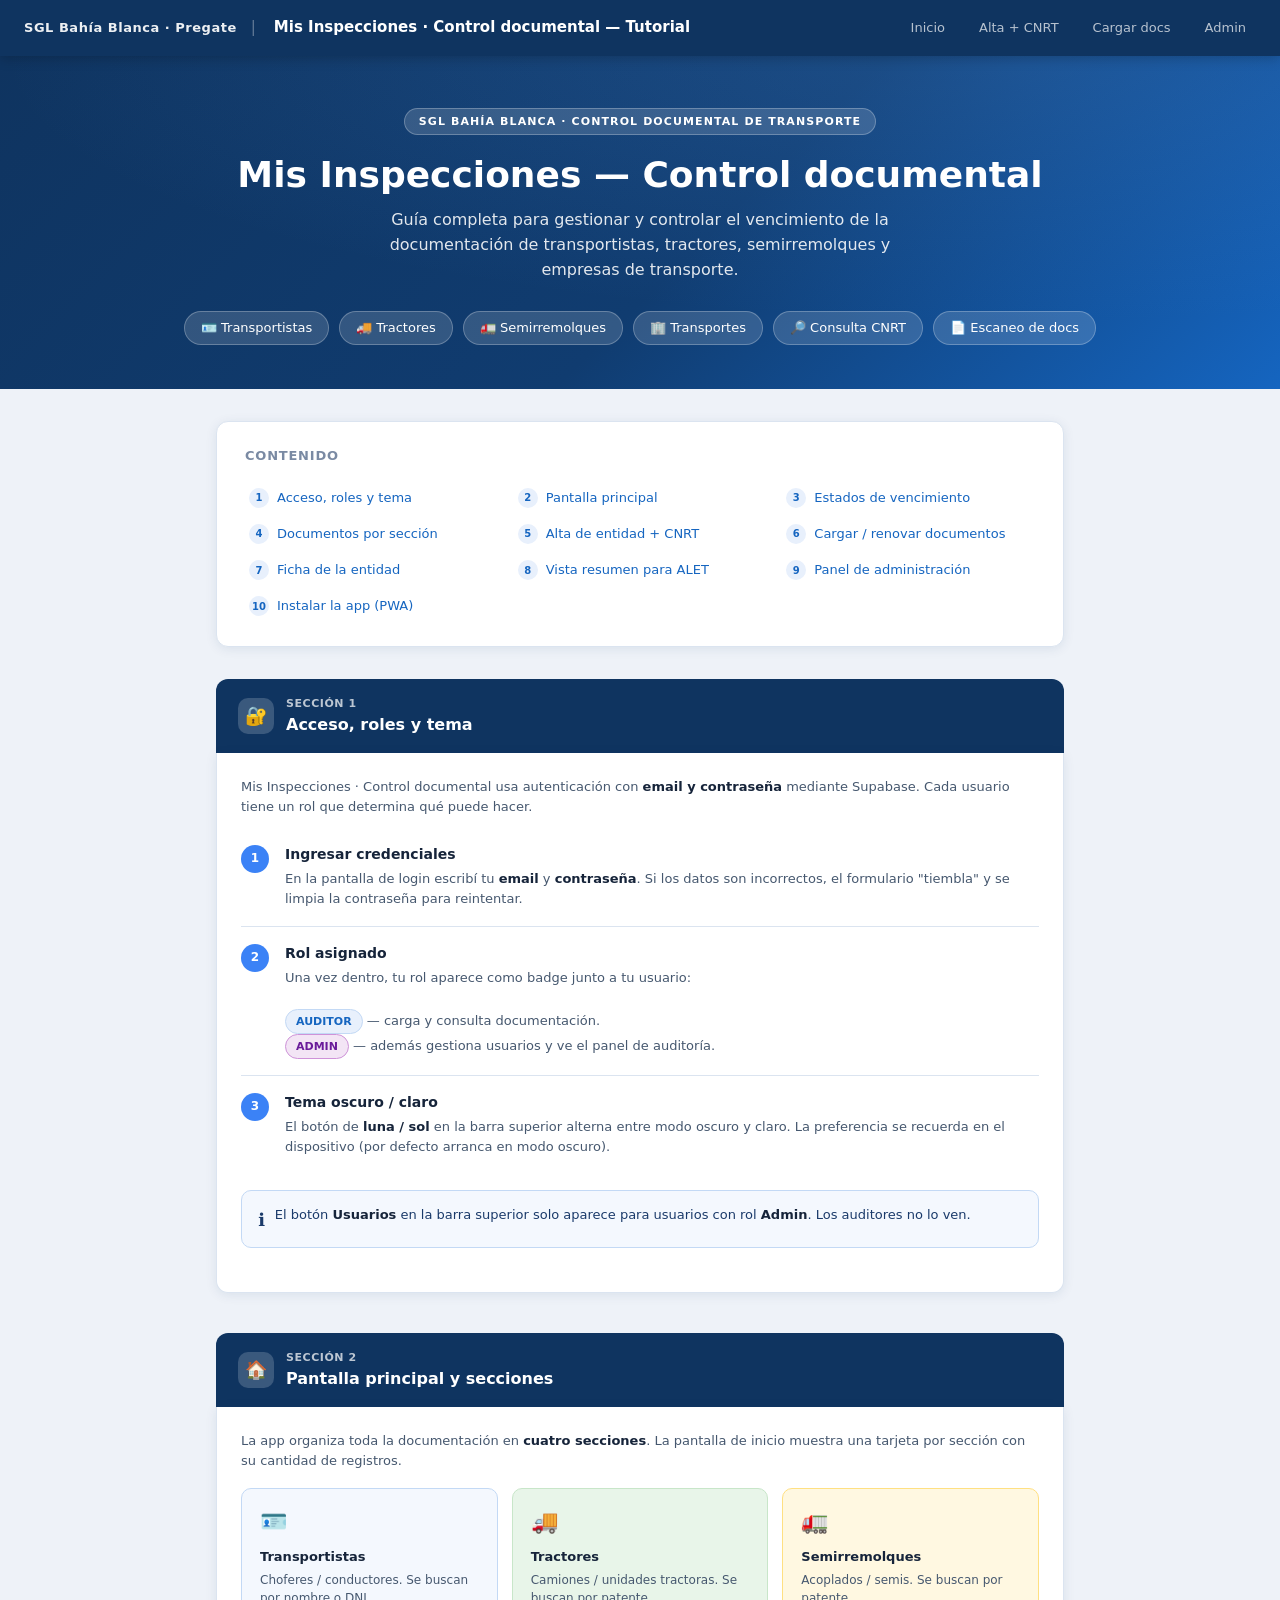
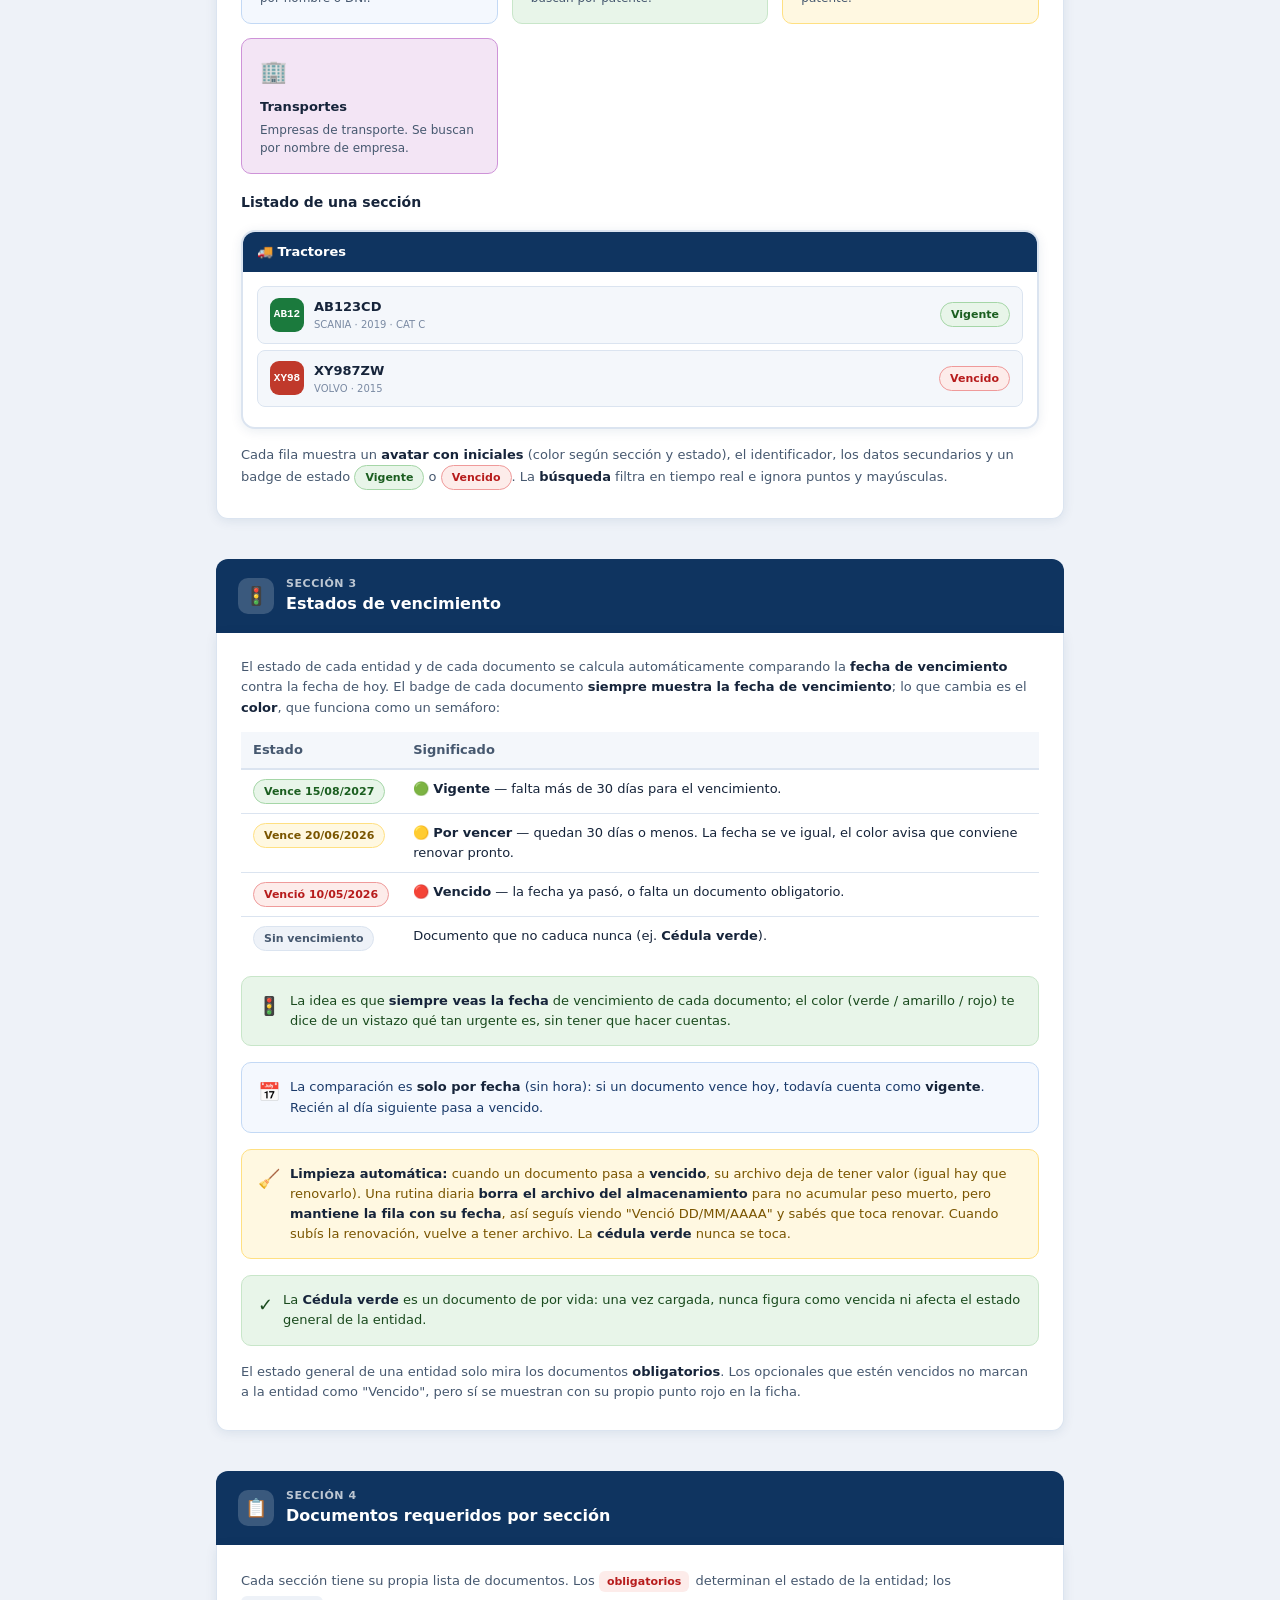
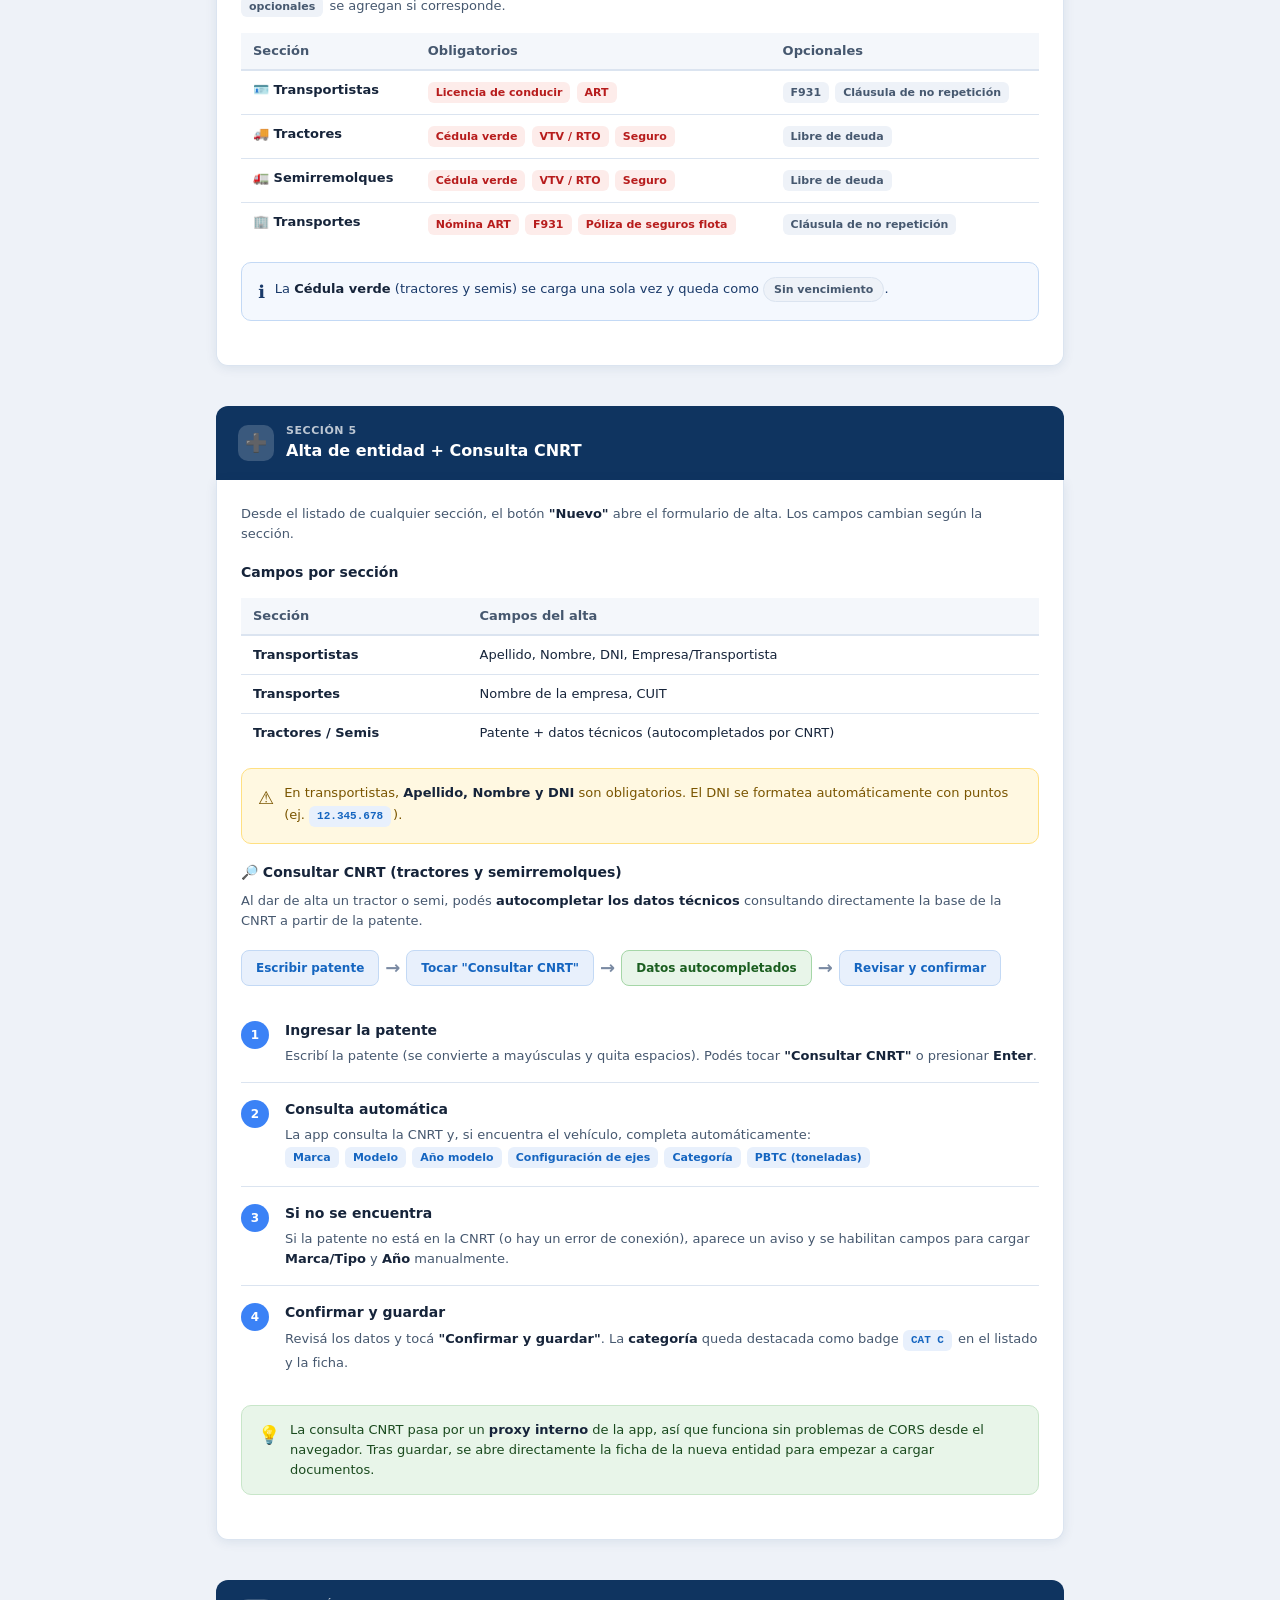
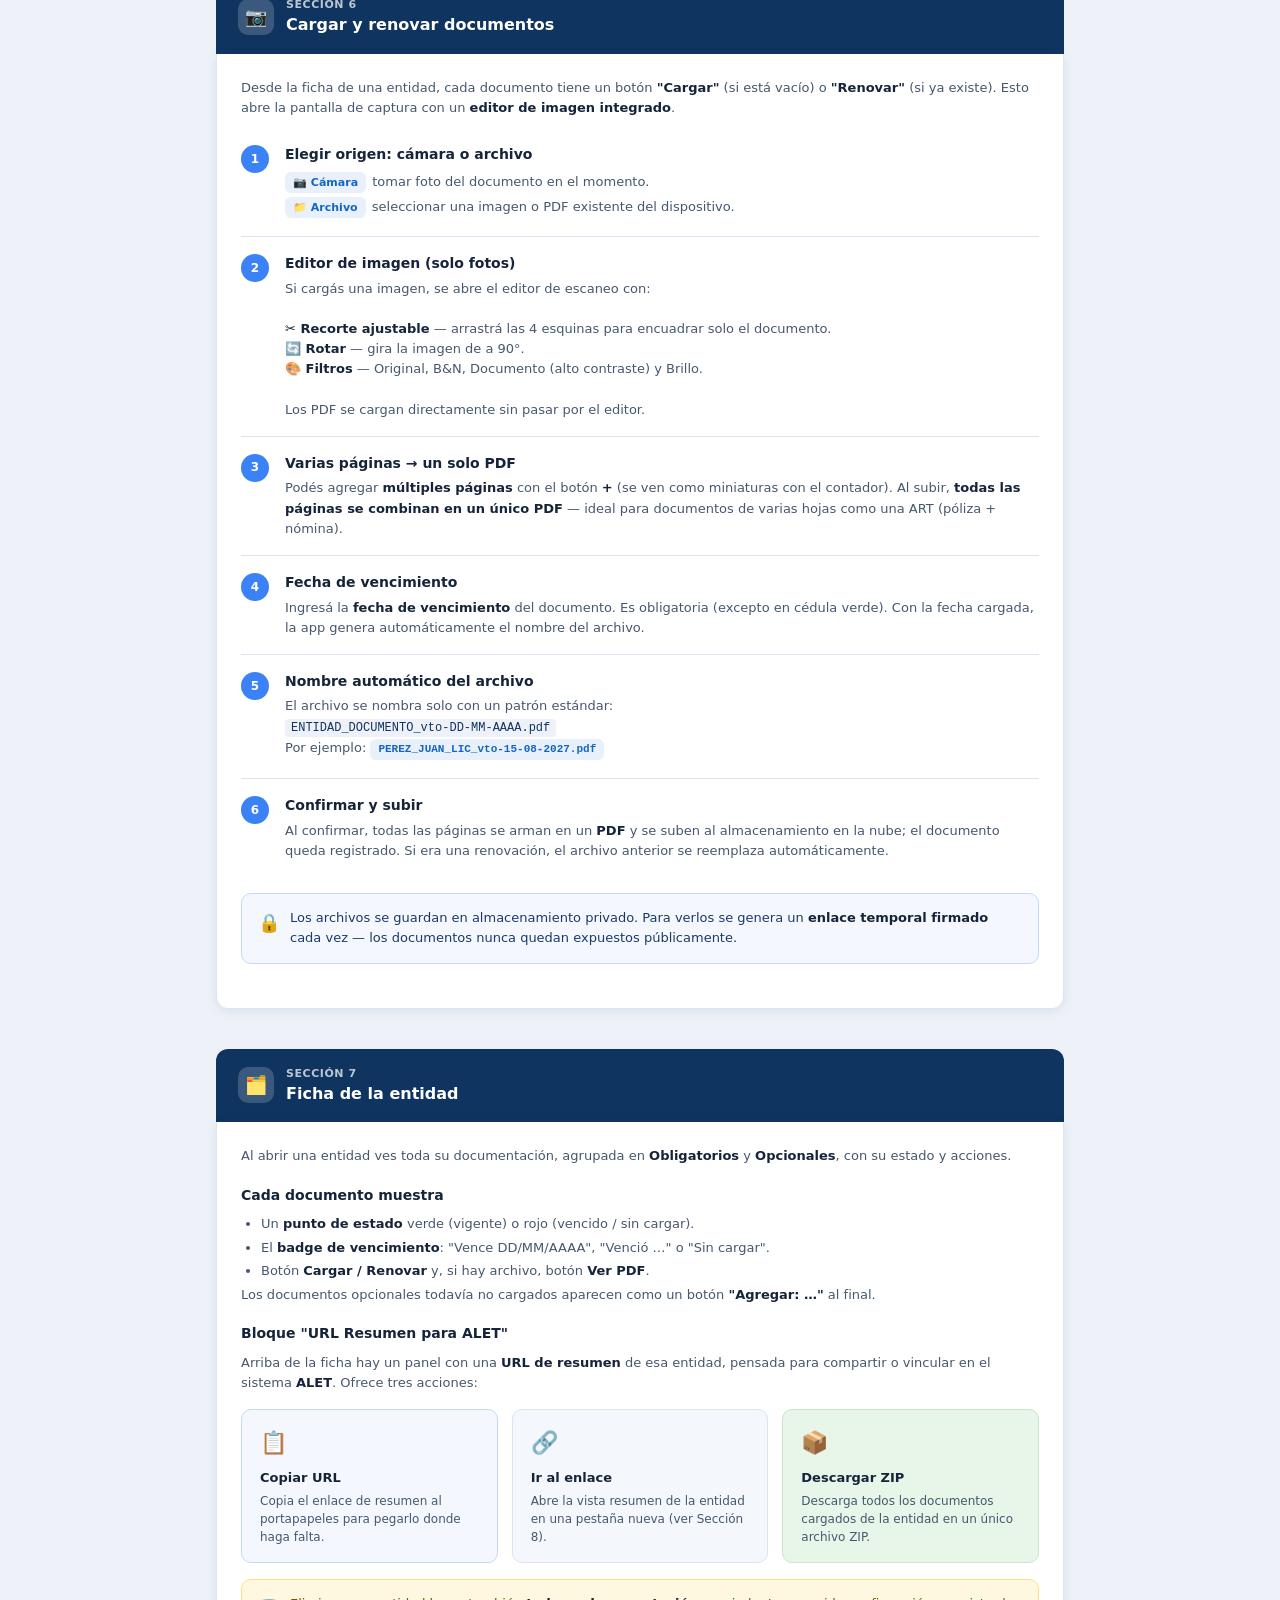
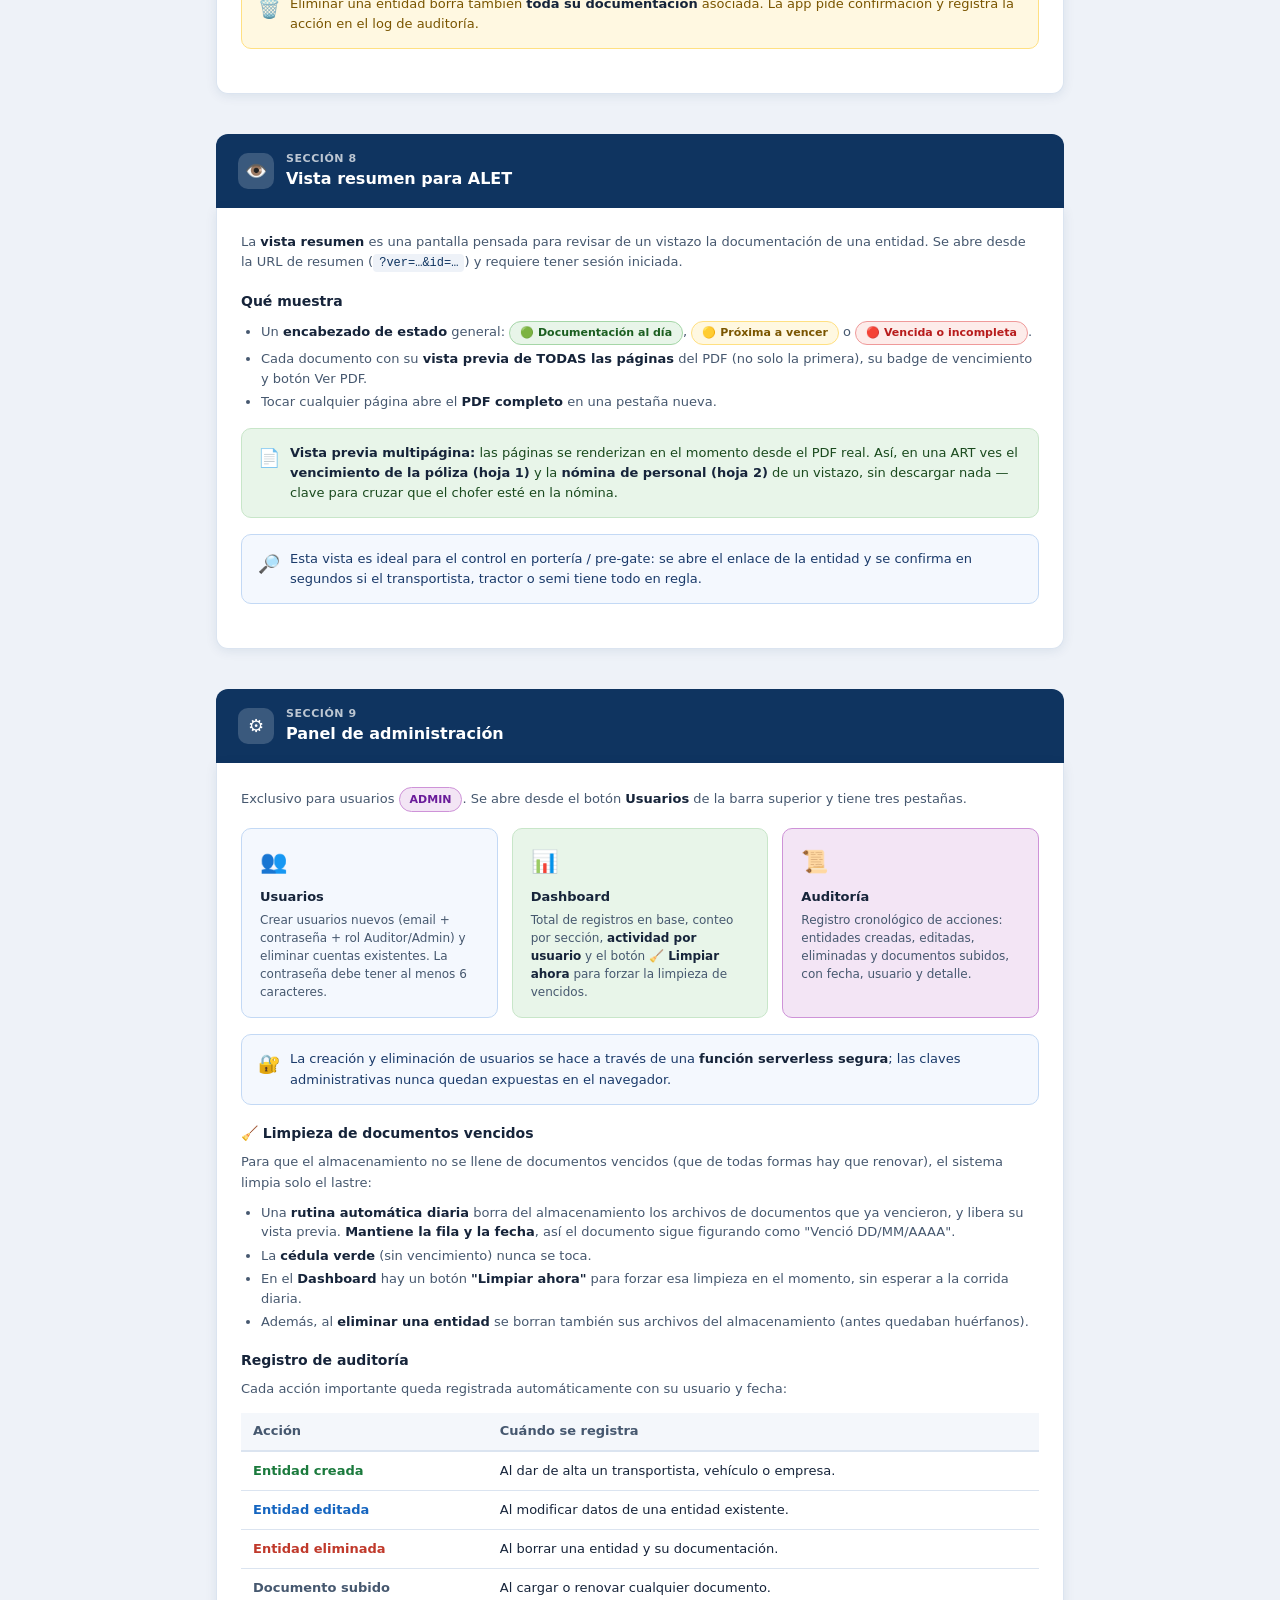
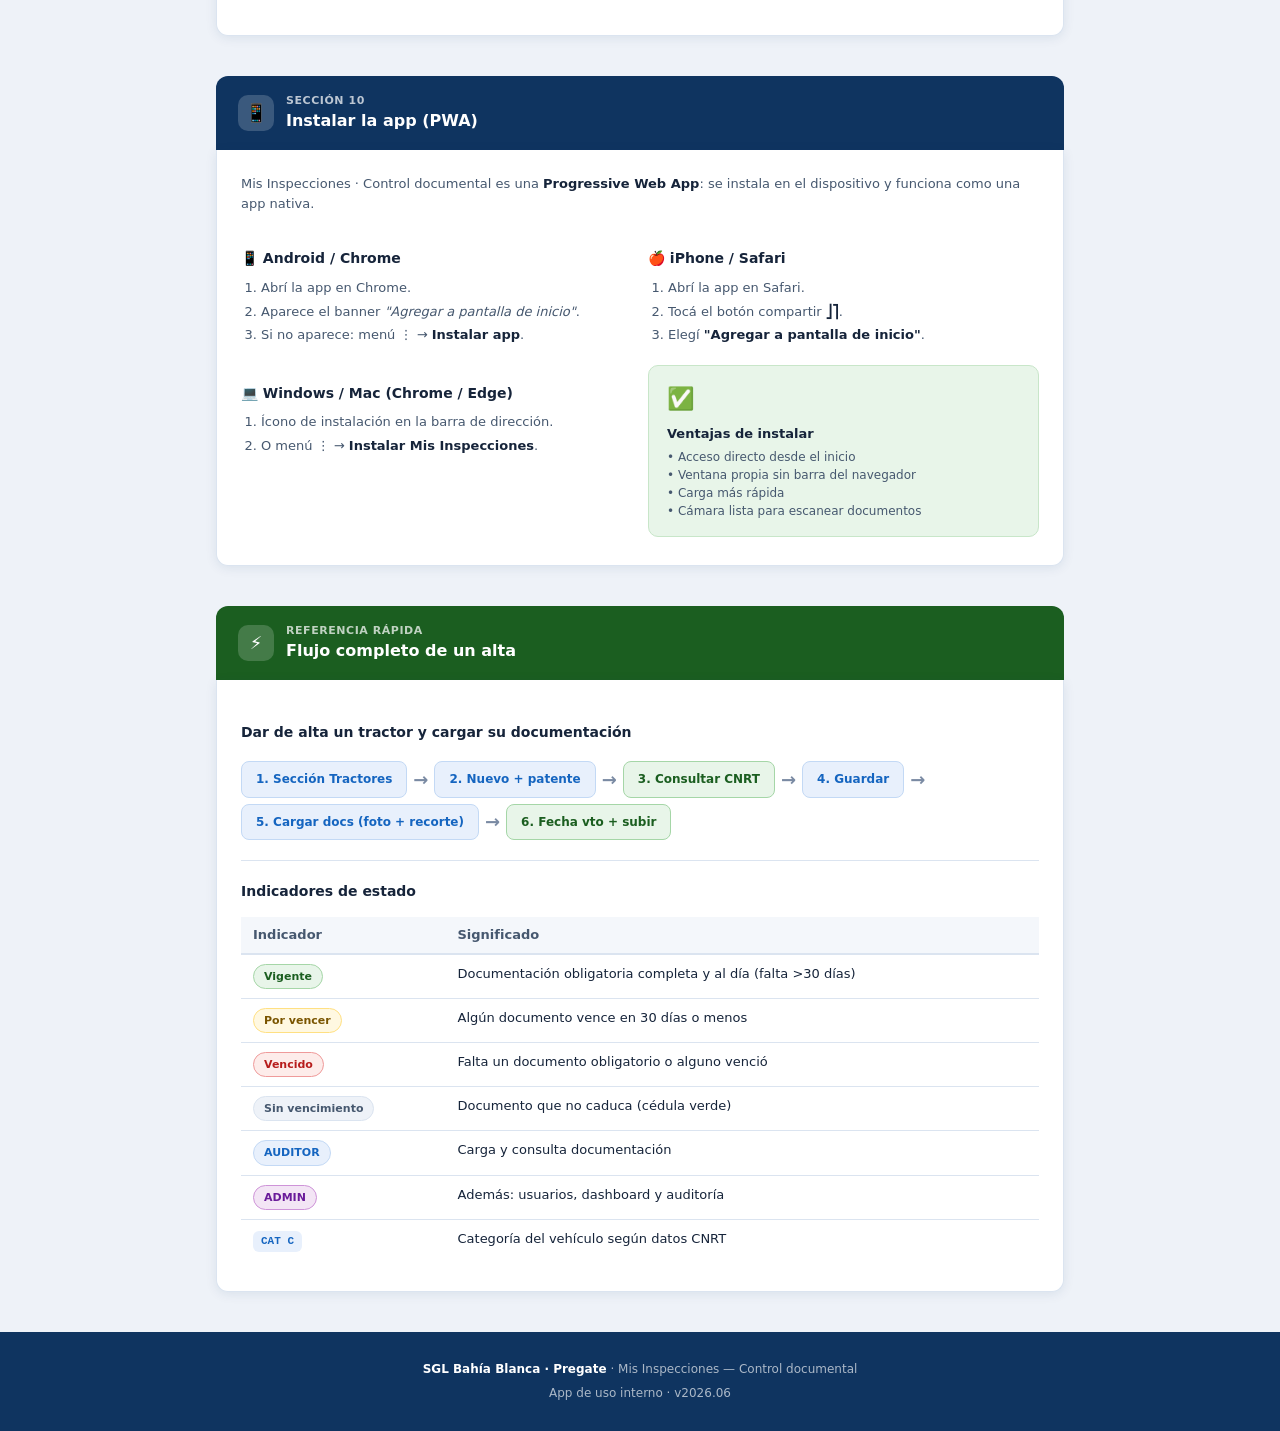
==== commit 745cbbae: "Tutorial: PDF multipagina y preview de todas las paginas en la vista de Alet - Seccion 6: varias pag" ====
--- a/tutorial.html
+++ b/tutorial.html
@@ -578,8 +578,8 @@
       <div class="step">
         <div class="step-n">3</div>
         <div class="step-body">
-          <div class="step-title">Varias páginas</div>
-          <div class="step-desc">Podés agregar <strong>múltiples páginas</strong> con el botón <strong>+</strong>. Se muestran como miniaturas en una tira con el contador de páginas.</div>
+          <div class="step-title">Varias páginas → un solo PDF</div>
+          <div class="step-desc">Podés agregar <strong>múltiples páginas</strong> con el botón <strong>+</strong> (se ven como miniaturas con el contador). Al subir, <strong>todas las páginas se combinan en un único PDF</strong> — ideal para documentos de varias hojas como una ART (póliza + nómina).</div>
         </div>
       </div>
       <div class="step">
@@ -604,7 +604,7 @@
         <div class="step-n">6</div>
         <div class="step-body">
           <div class="step-title">Confirmar y subir</div>
-          <div class="step-desc">Al confirmar, el archivo se sube al almacenamiento en la nube, se genera una <strong>vista previa</strong> y el documento queda registrado. Si era una renovación, el archivo anterior se reemplaza automáticamente.</div>
+          <div class="step-desc">Al confirmar, todas las páginas se arman en un <strong>PDF</strong> y se suben al almacenamiento en la nube; el documento queda registrado. Si era una renovación, el archivo anterior se reemplaza automáticamente.</div>
         </div>
       </div>
     </div>
@@ -677,10 +677,15 @@
 
     <h3>Qué muestra</h3>
     <ul>
-      <li>Un <strong>encabezado de estado</strong> general: <span class="badge ok">🟢 Documentación al día</span> o <span class="badge bad">🔴 Vencida o incompleta</span>.</li>
-      <li>Cada documento con su <strong>vista previa de imagen</strong>, badge de vencimiento y botón Ver PDF.</li>
-      <li>Las previews se pueden <strong>ampliar a pantalla completa</strong> (lightbox) tocándolas.</li>
+      <li>Un <strong>encabezado de estado</strong> general: <span class="badge ok">🟢 Documentación al día</span>, <span class="badge warn">🟡 Próxima a vencer</span> o <span class="badge bad">🔴 Vencida o incompleta</span>.</li>
+      <li>Cada documento con su <strong>vista previa de TODAS las páginas</strong> del PDF (no solo la primera), su badge de vencimiento y botón Ver PDF.</li>
+      <li>Tocar cualquier página abre el <strong>PDF completo</strong> en una pestaña nueva.</li>
     </ul>
+
+    <div class="callout tip">
+      <span class="callout-icon">📄</span>
+      <div><strong>Vista previa multipágina:</strong> las páginas se renderizan en el momento desde el PDF real. Así, en una ART ves el <strong>vencimiento de la póliza (hoja 1)</strong> y la <strong>nómina de personal (hoja 2)</strong> de un vistazo, sin descargar nada — clave para cruzar que el chofer esté en la nómina.</div>
+    </div>
 
     <div class="callout info">
       <span class="callout-icon">🔎</span>
